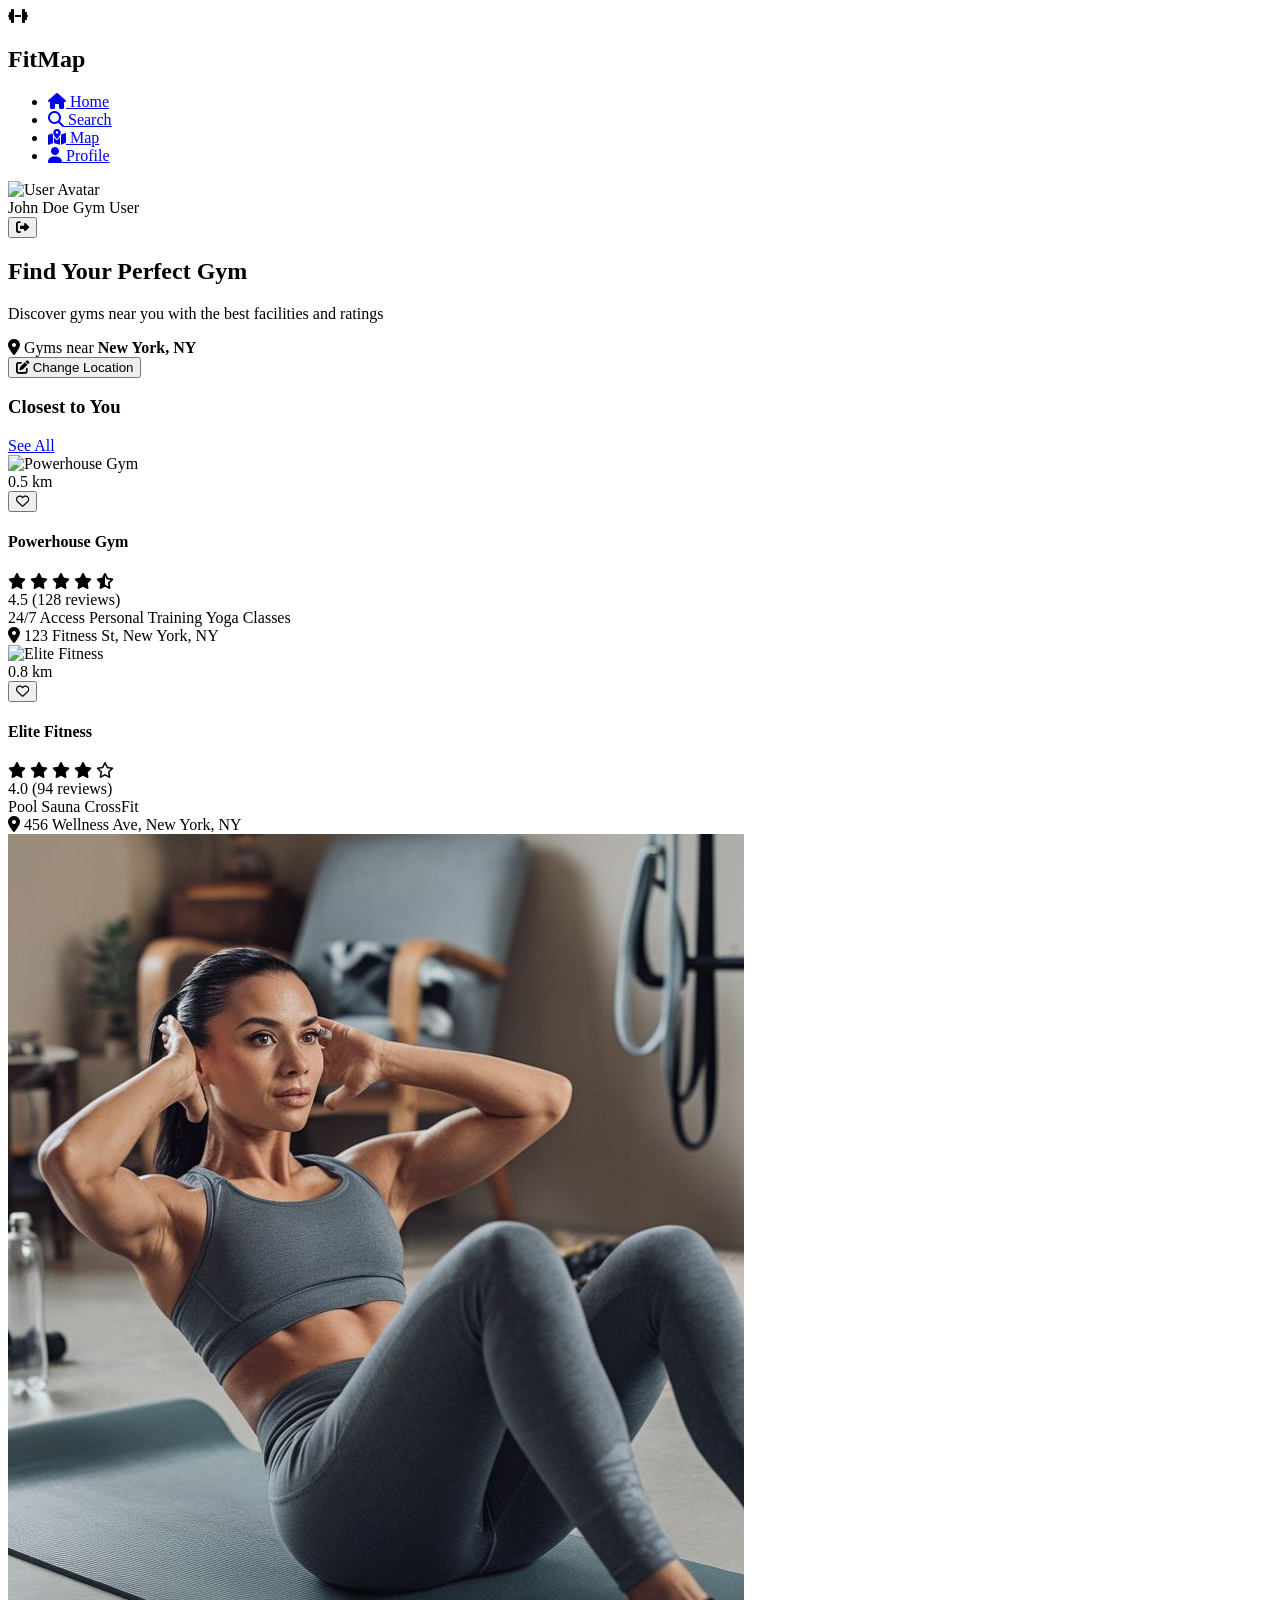
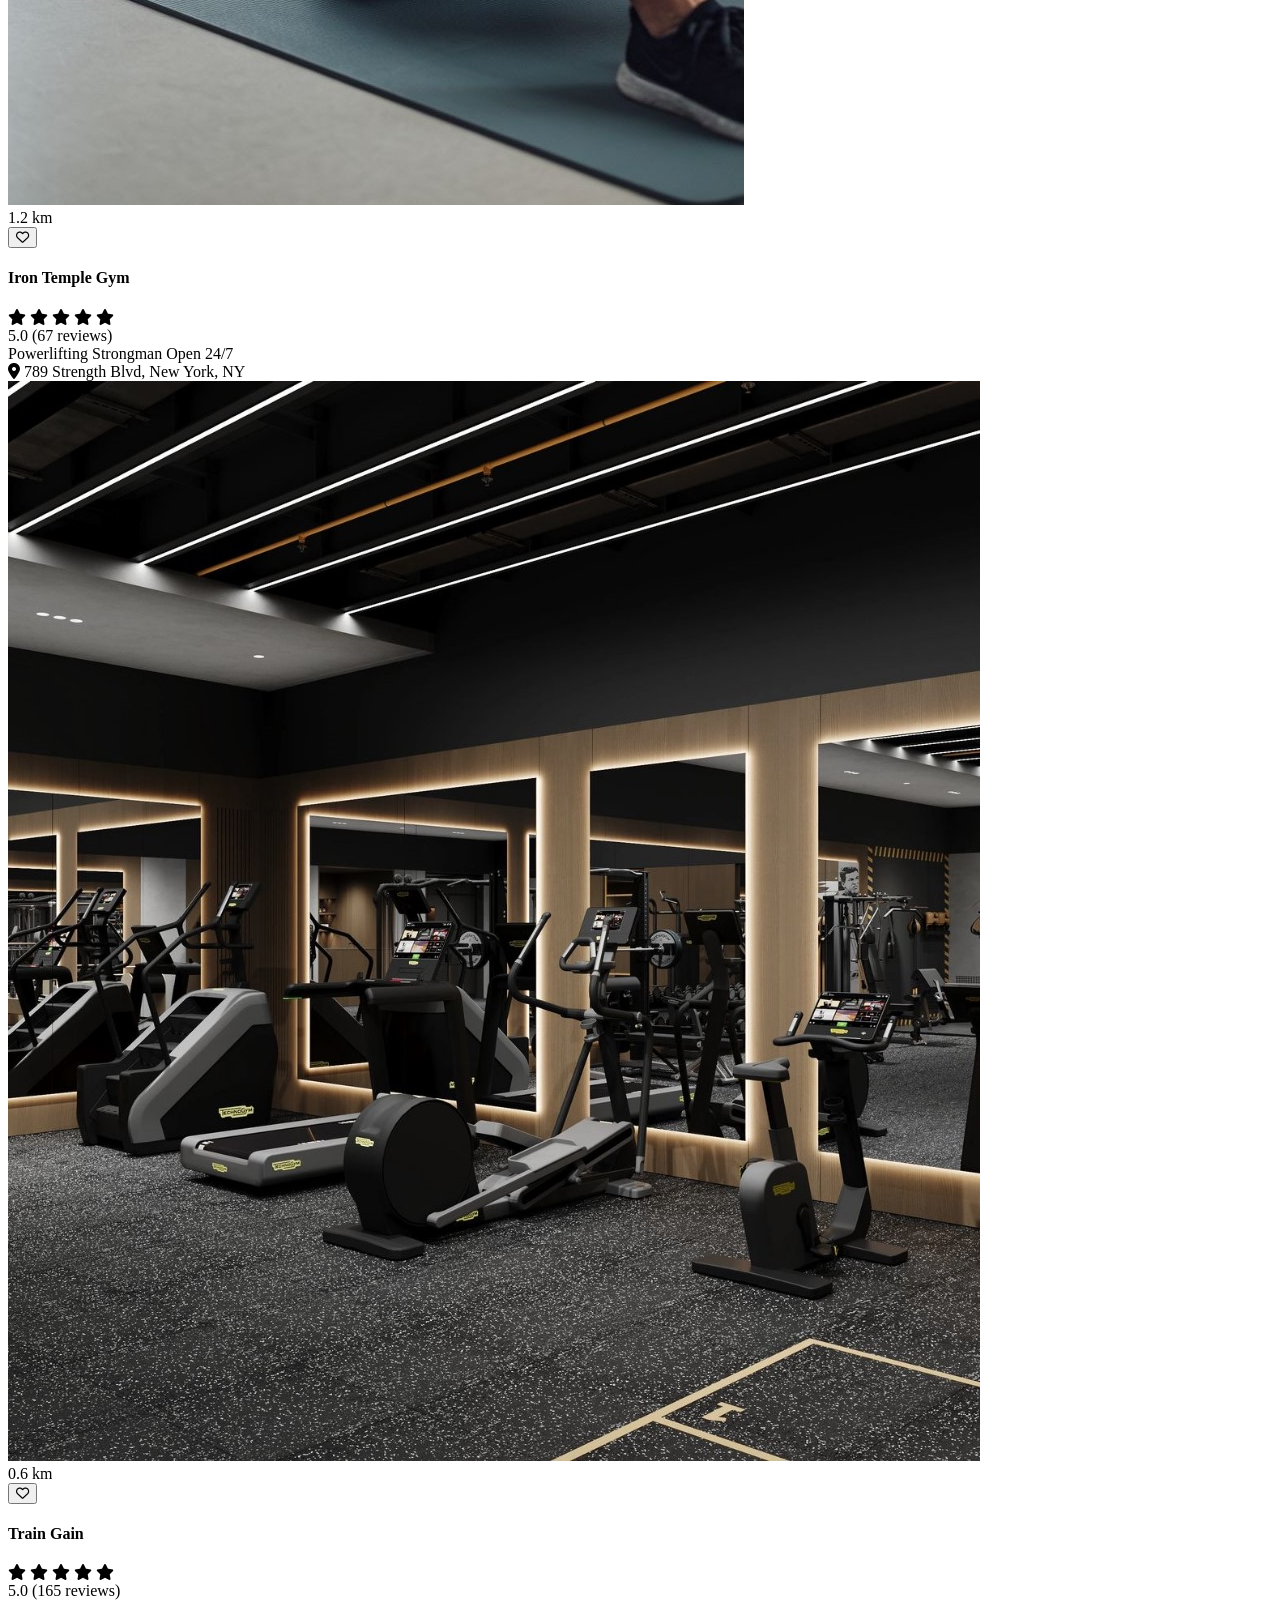
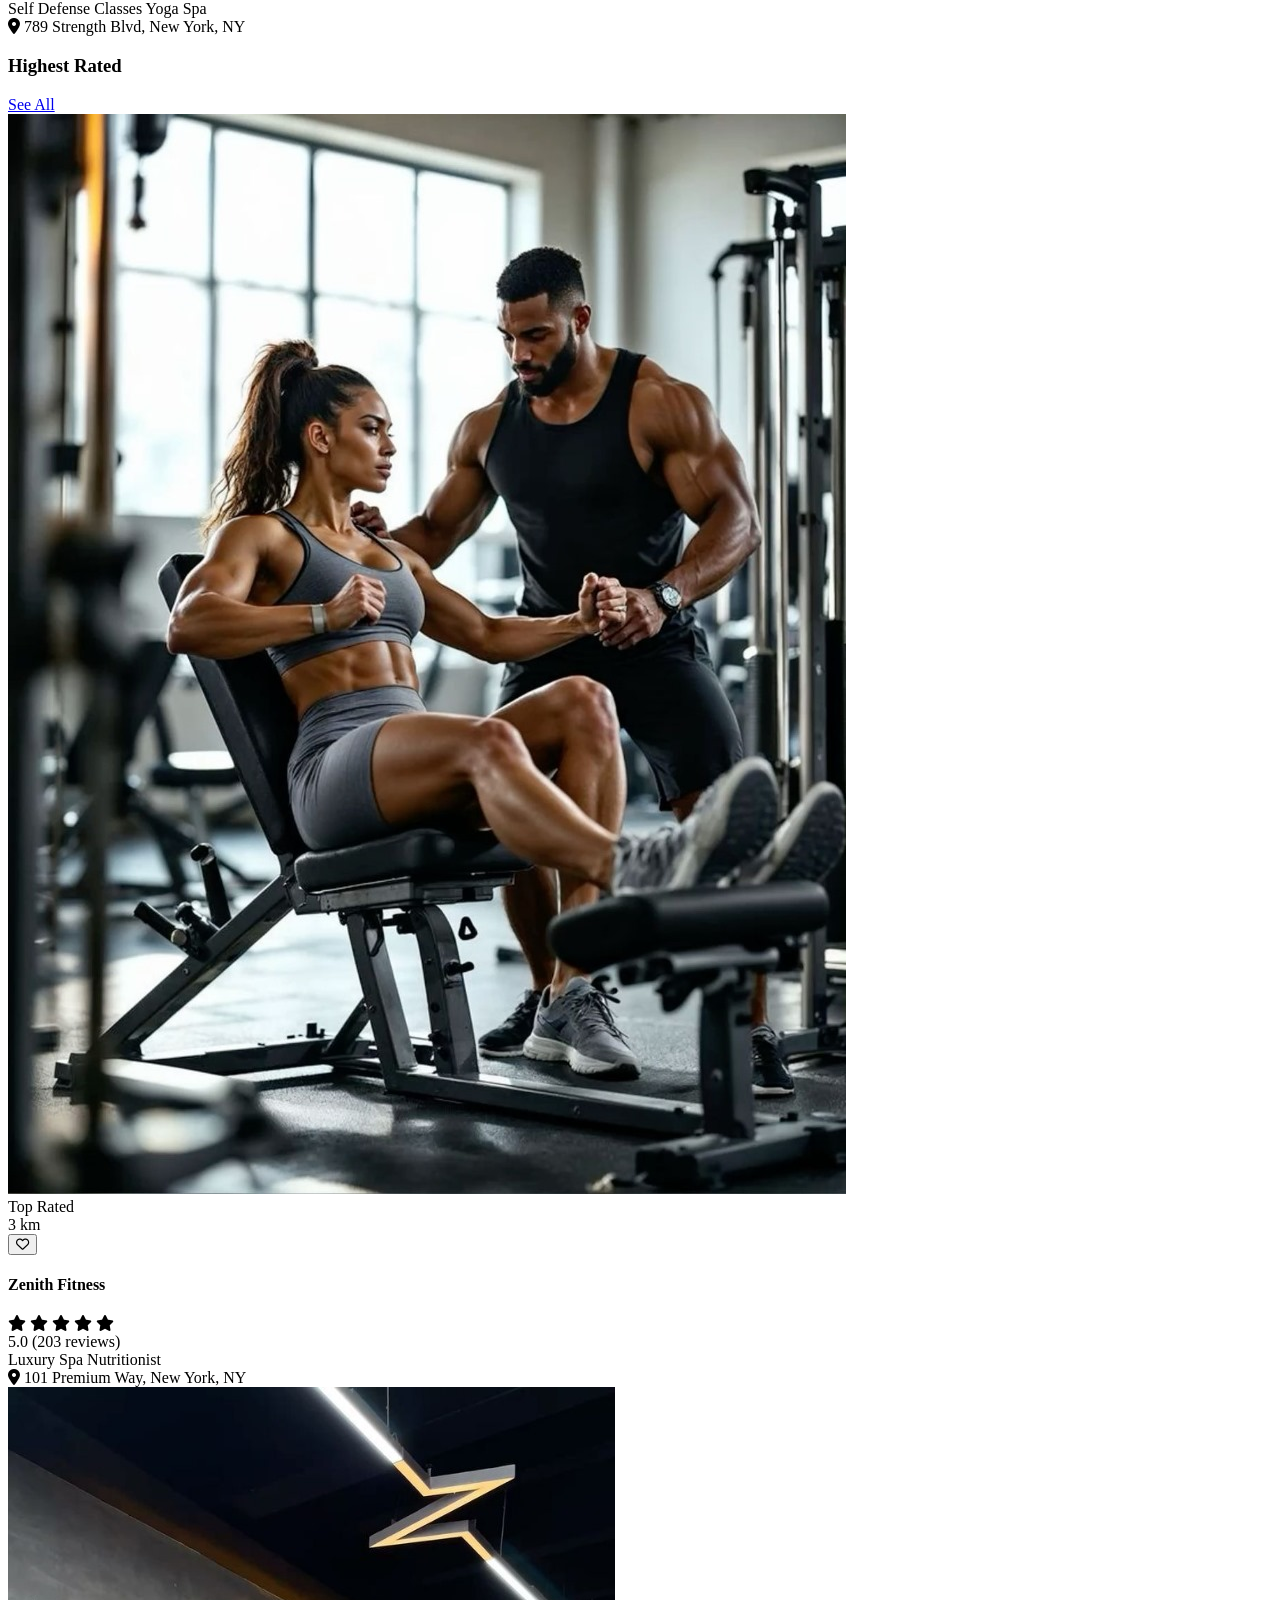
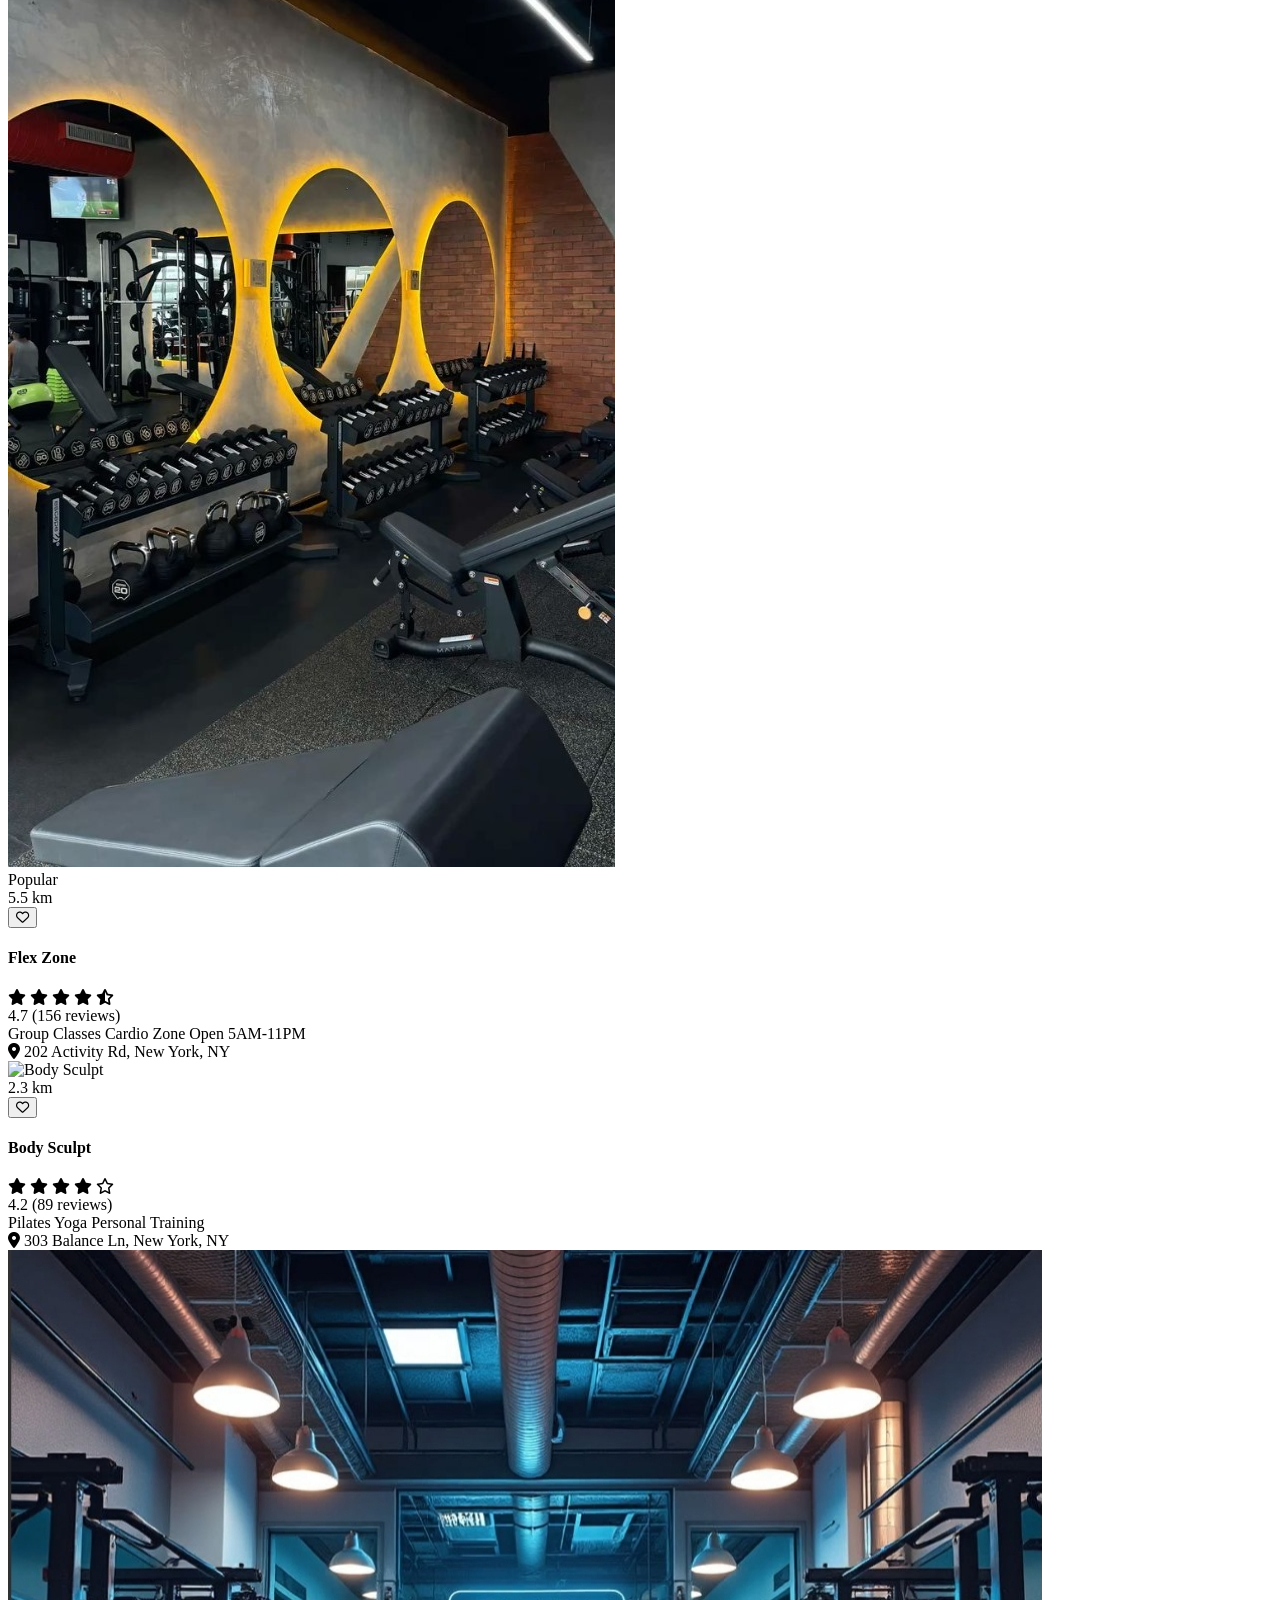
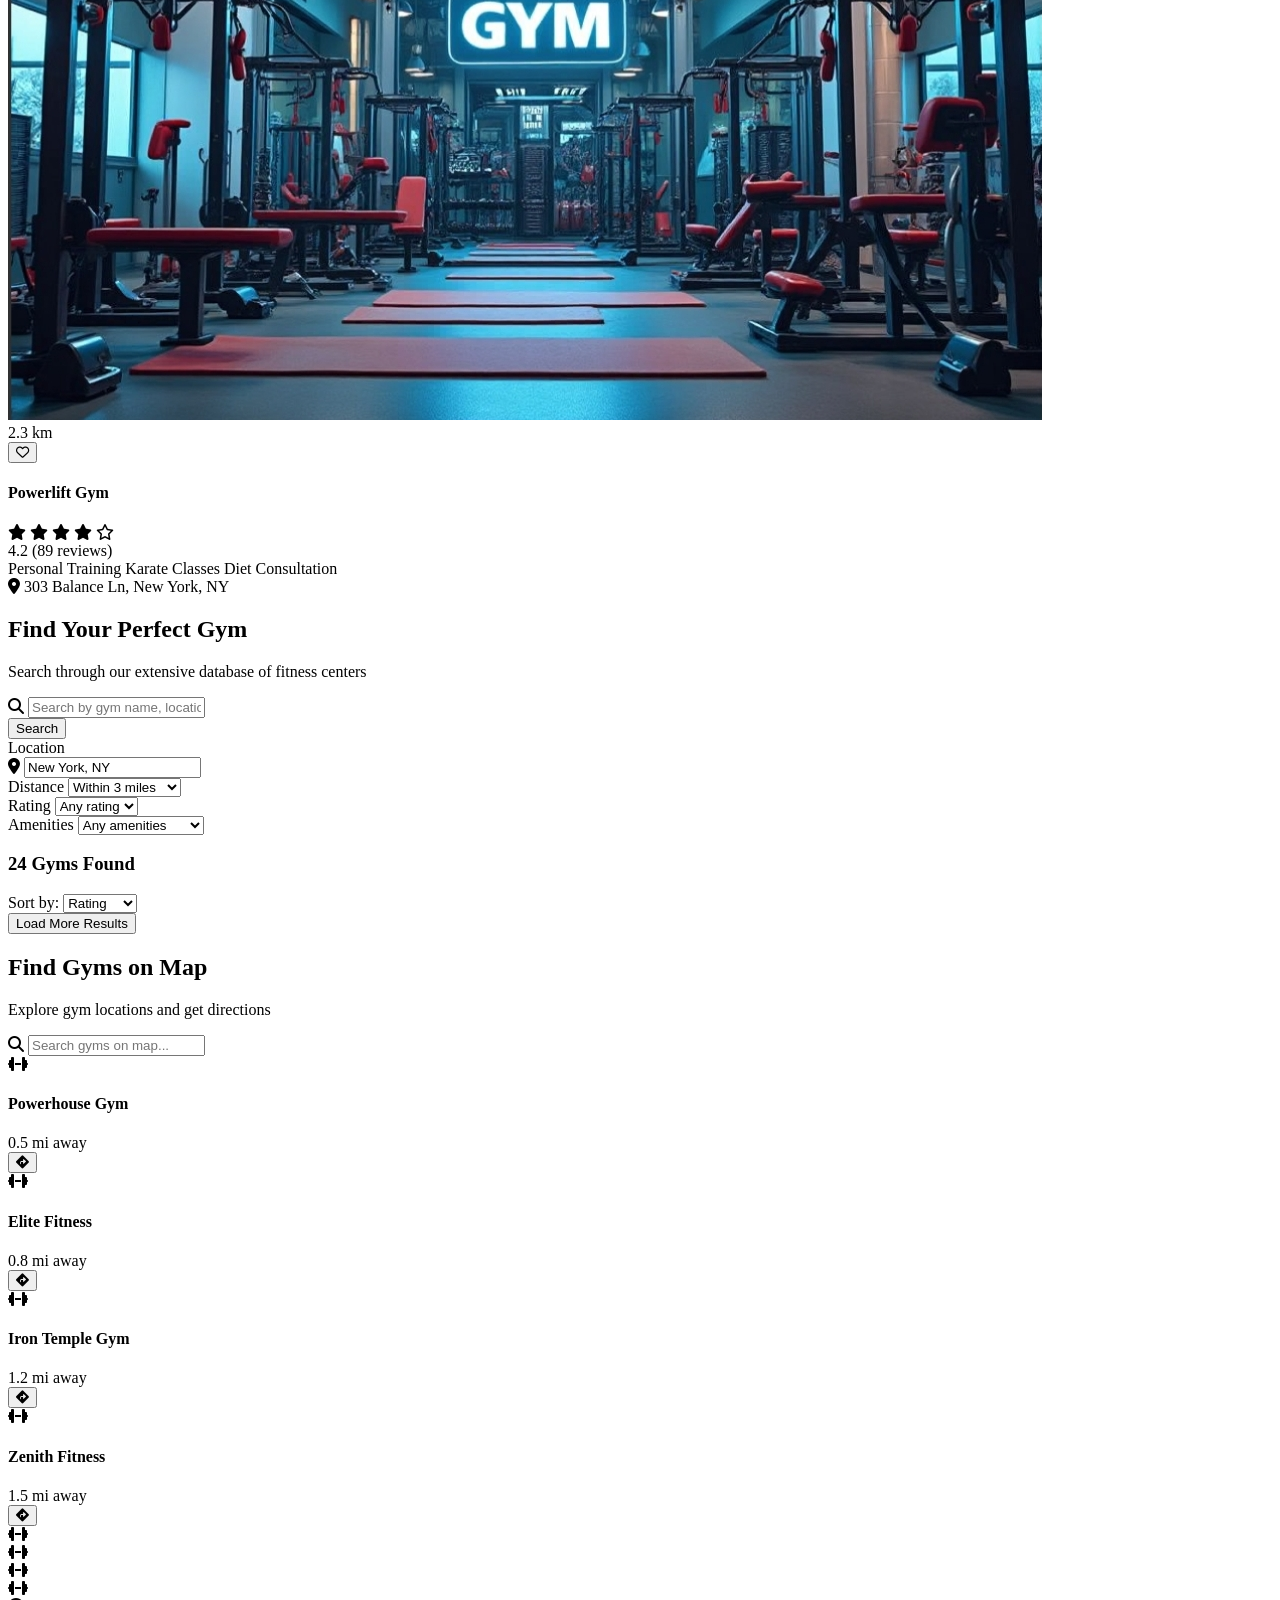
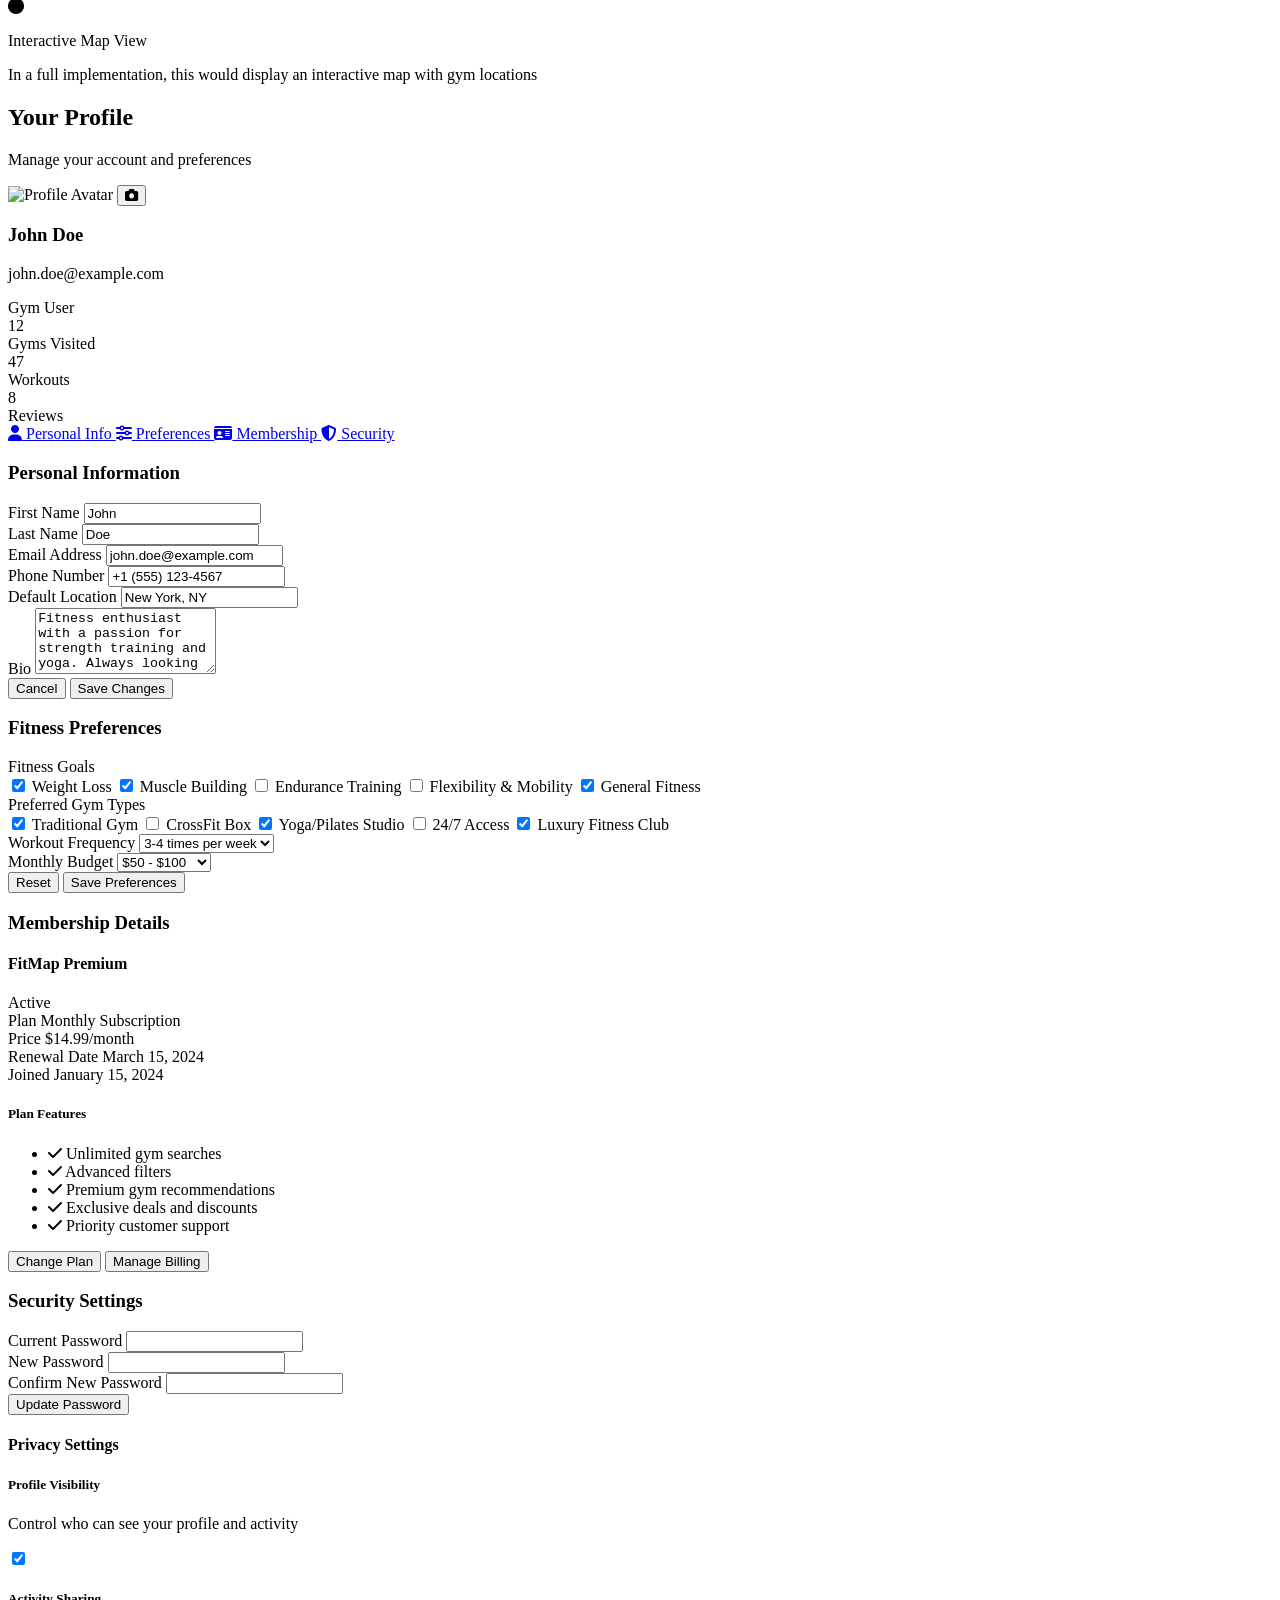
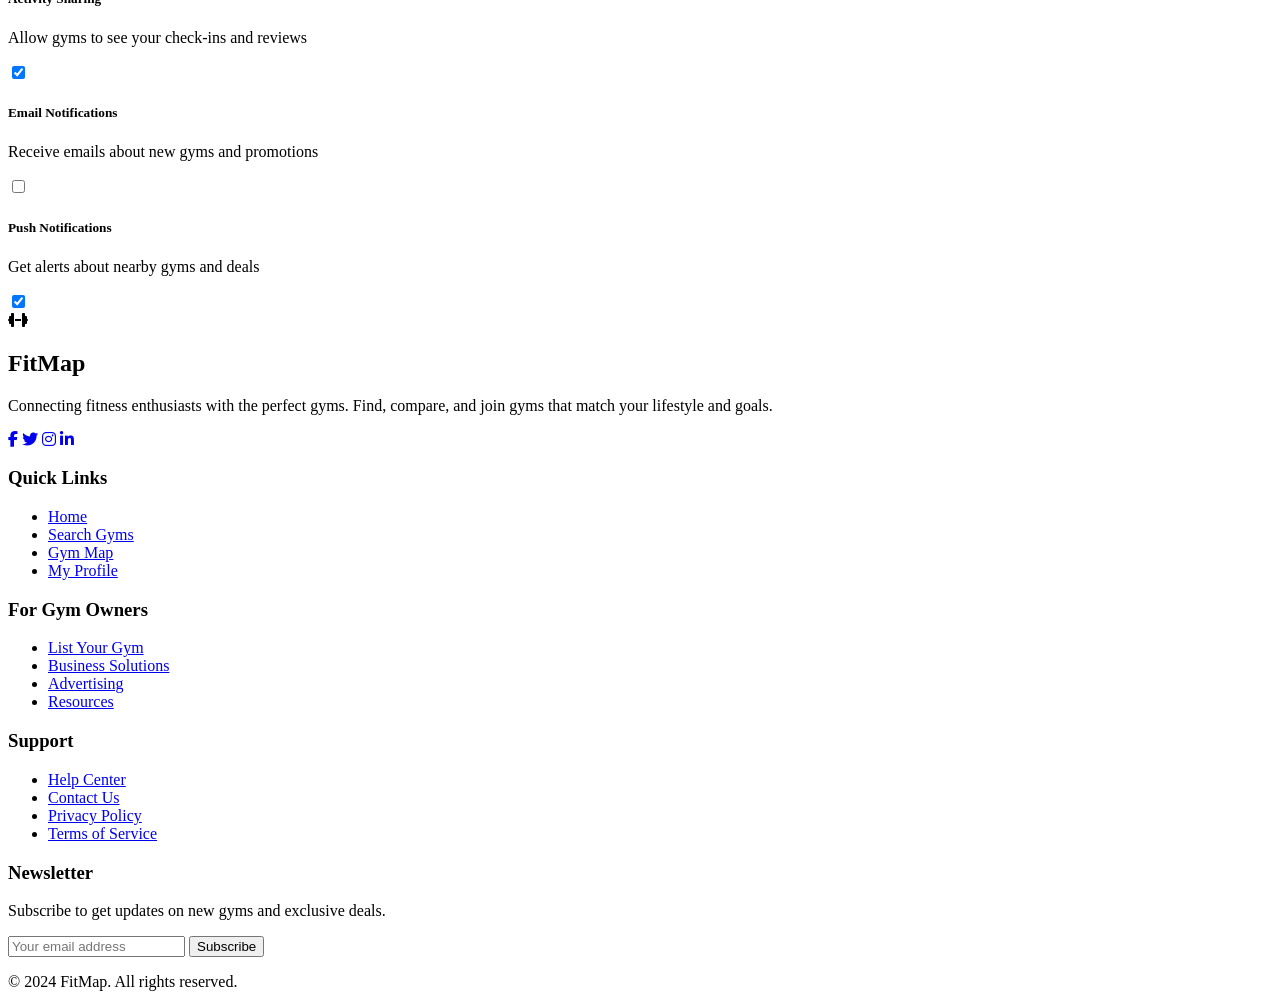
==== dashboard.html @ 511ba11f "TMF Project Redesign" ====
<!DOCTYPE html>
<html lang="en">
<head>
    <meta charset="UTF-8">
    <meta name="viewport" content="width=device-width, initial-scale=1.0">
    <title>FitMap - Dashboard</title>
    <link rel="stylesheet" href="https://cdnjs.cloudflare.com/ajax/libs/font-awesome/6.4.0/css/all.min.css">
    <link rel="stylesheet" href="styles/dashboard.css">
</head>
<body>
    <!-- Background Animation -->
    <div class="bg-animation">
        <div class="floating-shape shape-1"></div>
        <div class="floating-shape shape-2"></div>
        <div class="floating-shape shape-3"></div>
        <div class="floating-shape shape-4"></div>
    </div>

    <!-- Navigation Bar -->
    <nav class="navbar glassmorphism">
        <div class="nav-container">
            <div class="nav-logo">
                <div class="logo-icon">
                    <i class="fas fa-dumbbell"></i>
                </div>
                <h1 class="logo-text">FitMap</h1>
            </div>
            
            <ul class="nav-menu">
                <li class="nav-item">
                    <a href="#home" class="nav-link active" data-section="home">
                        <i class="fas fa-home"></i>
                        <span>Home</span>
                    </a>
                </li>
                <li class="nav-item">
                    <a href="#search" class="nav-link" data-section="search">
                        <i class="fas fa-search"></i>
                        <span>Search</span>
                    </a>
                </li>
                <li class="nav-item">
                    <a href="#map" class="nav-link" data-section="map">
                        <i class="fas fa-map-marked-alt"></i>
                        <span>Map</span>
                    </a>
                </li>
                <li class="nav-item">
                    <a href="#profile" class="nav-link" data-section="profile">
                        <i class="fas fa-user"></i>
                        <span>Profile</span>
                    </a>
                </li>
            </ul>
            
            <div class="nav-user">
                <div class="user-avatar">
                    <img src="https://ui-avatars.com/api/?name=John+Doe&background=edafb8&color=fff" alt="User Avatar">
                </div>
                <div class="user-info">
                    <span class="user-name">John Doe</span>
                    <span class="user-type">Gym User</span>
                </div>
                <button class="logout-btn">
                    <i class="fas fa-sign-out-alt"></i>
                </button>
            </div>
            
            <div class="hamburger">
                <span class="bar"></span>
                <span class="bar"></span>
                <span class="bar"></span>
            </div>
        </div>
    </nav>

    <!-- Main Content -->
    <main class="main-content">
        <!-- Home Section -->
        <section id="home" class="content-section active">
            <div class="section-header">
                <h2>Find Your Perfect Gym</h2>
                <p>Discover gyms near you with the best facilities and ratings</p>
            </div>
            
            <div class="location-header">
                <div class="location-info">
                    <i class="fas fa-map-marker-alt"></i>
                    <span>Gyms near <strong>New York, NY</strong></span>
                </div>
                <button class="btn-change-location">
                    <i class="fas fa-edit"></i>
                    Change Location
                </button>
            </div>
            
            <!-- Gym Recommendations -->
            <div class="recommendations">
                <div class="section-title">
                    <h3>Closest to You</h3>
                    <a href="#" class="see-all">See All</a>
                </div>
                
                <div class="gym-cards">
                    <div class="gym-card">
                        <div class="gym-image">
                            <img src="https://images.unsplash.com/photo-1534438327276-14e5300c3a48?ixlib=rb-4.0.3&ixid=M3wxMjA3fDB8MHxwaG90by1wYWdlfHx8fGVufDB8fHx8fA%3D%3D&auto=format&fit=crop&w=1000&q=80" alt="Powerhouse Gym">
                            <div class="gym-distance">0.5 km</div>
                            <button class="favorite-btn">
                                <i class="far fa-heart"></i>
                            </button>
                        </div>
                        <div class="gym-info">
                            <h4 class="gym-name">Powerhouse Gym</h4>
                            <div class="gym-rating">
                                <div class="stars">
                                    <i class="fas fa-star"></i>
                                    <i class="fas fa-star"></i>
                                    <i class="fas fa-star"></i>
                                    <i class="fas fa-star"></i>
                                    <i class="fas fa-star-half-alt"></i>
                                </div>
                                <span class="rating-value">4.5</span>
                                <span class="review-count">(128 reviews)</span>
                            </div>
                            <div class="gym-features">
                                <span class="feature-tag">24/7 Access</span>
                                <span class="feature-tag">Personal Training</span>
                                <span class="feature-tag">Yoga Classes</span>
                            </div>
                            <div class="gym-address">
                                <i class="fas fa-map-marker-alt"></i>
                                123 Fitness St, New York, NY
                            </div>
                        </div>
                    </div>
                    
                    <div class="gym-card">
                        <div class="gym-image">
                            <img src="https://images.unsplash.com/photo-1571019613454-1cb2f99b2d8b?ixlib=rb-4.0.3&ixid=M3wxMjA3fDB8MHxwaG90by1wYWdlfHx8fGVufDB8fHx8fA%3D%3D&auto=format&fit=crop&w=1000&q=80" alt="Elite Fitness">
                            <div class="gym-distance">0.8 km</div>
                            <button class="favorite-btn">
                                <i class="far fa-heart"></i>
                            </button>
                        </div>
                        <div class="gym-info">
                            <h4 class="gym-name">Elite Fitness</h4>
                            <div class="gym-rating">
                                <div class="stars">
                                    <i class="fas fa-star"></i>
                                    <i class="fas fa-star"></i>
                                    <i class="fas fa-star"></i>
                                    <i class="fas fa-star"></i>
                                    <i class="far fa-star"></i>
                                </div>
                                <span class="rating-value">4.0</span>
                                <span class="review-count">(94 reviews)</span>
                            </div>
                            <div class="gym-features">
                                <span class="feature-tag">Pool</span>
                                <span class="feature-tag">Sauna</span>
                                <span class="feature-tag">CrossFit</span>
                            </div>
                            <div class="gym-address">
                                <i class="fas fa-map-marker-alt"></i>
                                456 Wellness Ave, New York, NY
                            </div>
                        </div>
                    </div>
                    
                    <div class="gym-card">
                        <div class="gym-image">
                            <img src="/trueAssets/IMG-20250923-WA0062.jpg" alt="Iron Temple Gym">
                            <div class="gym-distance">1.2 km</div>
                            <button class="favorite-btn">
                                <i class="far fa-heart"></i>
                            </button>
                        </div>
                        <div class="gym-info">
                            <h4 class="gym-name">Iron Temple Gym</h4>
                            <div class="gym-rating">
                                <div class="stars">
                                    <i class="fas fa-star"></i>
                                    <i class="fas fa-star"></i>
                                    <i class="fas fa-star"></i>
                                    <i class="fas fa-star"></i>
                                    <i class="fas fa-star"></i>
                                </div>
                                <span class="rating-value">5.0</span>
                                <span class="review-count">(67 reviews)</span>
                            </div>
                            <div class="gym-features">
                                <span class="feature-tag">Powerlifting</span>
                                <span class="feature-tag">Strongman</span>
                                <span class="feature-tag">Open 24/7</span>
                            </div>
                            <div class="gym-address">
                                <i class="fas fa-map-marker-alt"></i>
                                789 Strength Blvd, New York, NY
                            </div>
                        </div>
                    </div>
                    <div class="gym-card">
                        <div class="gym-image">
                            <img src="/trueAssets/IMG-20250923-WA0068.jpg" alt="Train Gain">
                            <div class="gym-distance">0.6 km</div>
                            <button class="favorite-btn">
                                <i class="far fa-heart"></i>
                            </button>
                        </div>
                        <div class="gym-info">
                            <h4 class="gym-name">Train Gain</h4>
                            <div class="gym-rating">
                                <div class="stars">
                                    <i class="fas fa-star"></i>
                                    <i class="fas fa-star"></i>
                                    <i class="fas fa-star"></i>
                                    <i class="fas fa-star"></i>
                                    <i class="fas fa-star"></i>
                                </div>
                                <span class="rating-value">5.0</span>
                                <span class="review-count">(165 reviews)</span>
                            </div>
                            <div class="gym-features">
                                <span class="feature-tag">Self Defense Classes</span>
                                <span class="feature-tag">Yoga</span>
                                <span class="feature-tag">Spa</span>
                            </div>
                            <div class="gym-address">
                                <i class="fas fa-map-marker-alt"></i>
                                789 Strength Blvd, New York, NY
                            </div>
                        </div>
                    </div>
                </div>
            </div>
            
            <!-- Top Rated Gyms -->
            <div class="recommendations">
                <div class="section-title">
                    <h3>Highest Rated</h3>
                    <a href="#" class="see-all">See All</a>
                </div>
                
                <div class="gym-cards">
                    <div class="gym-card">
                        <div class="gym-image">
                            <img src="/trueAssets/IMG-20250923-WA0067.jpg" alt="Zenith Fitness">
                            <div class="gym-badge">Top Rated</div>
                            <div class="gym-distance">3 km</div>
                            <button class="favorite-btn">
                                <i class="far fa-heart"></i>
                            </button>
                        </div>
                        <div class="gym-info">
                            <h4 class="gym-name">Zenith Fitness</h4>
                            <div class="gym-rating">
                                <div class="stars">
                                    <i class="fas fa-star"></i>
                                    <i class="fas fa-star"></i>
                                    <i class="fas fa-star"></i>
                                    <i class="fas fa-star"></i>
                                    <i class="fas fa-star"></i>
                                </div>
                                <span class="rating-value">5.0</span>
                                <span class="review-count">(203 reviews)</span>
                            </div>
                            <div class="gym-features">
                                <span class="feature-tag">Luxury</span>
                                <span class="feature-tag">Spa</span>
                                <span class="feature-tag">Nutritionist</span>
                            </div>
                            <div class="gym-address">
                                <i class="fas fa-map-marker-alt"></i>
                                101 Premium Way, New York, NY
                            </div>
                        </div>
                    </div>
                    
                    <div class="gym-card">
                        <div class="gym-image">
                            <img src="/trueAssets/IMG-20250923-WA0066.jpg" alt="Flex Zone">
                            <div class="gym-badge">Popular</div>
                            <div class="gym-distance">5.5 km</div>
                            <button class="favorite-btn">
                                <i class="far fa-heart"></i>
                            </button>
                        </div>
                        <div class="gym-info">
                            <h4 class="gym-name">Flex Zone</h4>
                            <div class="gym-rating">
                                <div class="stars">
                                    <i class="fas fa-star"></i>
                                    <i class="fas fa-star"></i>
                                    <i class="fas fa-star"></i>
                                    <i class="fas fa-star"></i>
                                    <i class="fas fa-star-half-alt"></i>
                                </div>
                                <span class="rating-value">4.7</span>
                                <span class="review-count">(156 reviews)</span>
                            </div>
                            <div class="gym-features">
                                <span class="feature-tag">Group Classes</span>
                                <span class="feature-tag">Cardio Zone</span>
                                <span class="feature-tag">Open 5AM-11PM</span>
                            </div>
                            <div class="gym-address">
                                <i class="fas fa-map-marker-alt"></i>
                                202 Activity Rd, New York, NY
                            </div>
                        </div>
                    </div>
                    
                    <div class="gym-card">
                        <div class="gym-image">
                            <img src="https://images.unsplash.com/photo-1581009146145-b5ef050c2e1e?ixlib=rb-4.0.3&ixid=M3wxMjA3fDB8MHxwaG90by1wYWdlfHx8fGVufDB8fHx8fA%3D%3D&auto=format&fit=crop&w=1000&q=80" alt="Body Sculpt">
                            <div class="gym-distance">2.3 km</div>
                            <button class="favorite-btn">
                                <i class="far fa-heart"></i>
                            </button>
                        </div>
                        <div class="gym-info">
                            <h4 class="gym-name">Body Sculpt</h4>
                            <div class="gym-rating">
                                <div class="stars">
                                    <i class="fas fa-star"></i>
                                    <i class="fas fa-star"></i>
                                    <i class="fas fa-star"></i>
                                    <i class="fas fa-star"></i>
                                    <i class="far fa-star"></i>
                                </div>
                                <span class="rating-value">4.2</span>
                                <span class="review-count">(89 reviews)</span>
                            </div>
                            <div class="gym-features">
                                <span class="feature-tag">Pilates</span>
                                <span class="feature-tag">Yoga</span>
                                <span class="feature-tag">Personal Training</span>
                            </div>
                            <div class="gym-address">
                                <i class="fas fa-map-marker-alt"></i>
                                303 Balance Ln, New York, NY
                            </div>
                        </div>
                    </div>
                    <div class="gym-card">
                        <div class="gym-image">
                            <img src="/trueAssets/1757765497532.Screenshot_20250913-113008.jpg" alt="PowerLift gym">
                            <div class="gym-distance">2.3 km</div>
                            <button class="favorite-btn">
                                <i class="far fa-heart"></i>
                            </button>
                        </div>
                        <div class="gym-info">
                            <h4 class="gym-name">Powerlift Gym</h4>
                            <div class="gym-rating">
                                <div class="stars">
                                    <i class="fas fa-star"></i>
                                    <i class="fas fa-star"></i>
                                    <i class="fas fa-star"></i>
                                    <i class="fas fa-star"></i>
                                    <i class="far fa-star"></i>
                                </div>
                                <span class="rating-value">4.2</span>
                                <span class="review-count">(89 reviews)</span>
                            </div>
                            <div class="gym-features">
                                <span class="feature-tag">Personal Training</span>
                                <span class="feature-tag">Karate Classes</span>
                                <span class="feature-tag">Diet Consultation</span>
                            </div>
                            <div class="gym-address">
                                <i class="fas fa-map-marker-alt"></i>
                                303 Balance Ln, New York, NY
                            </div>
                        </div>
                    </div>
                </div>
            </div>
        </section>

        <!-- Search Section -->
        <section id="search" class="content-section">
            <div class="section-header">
                <h2>Find Your Perfect Gym</h2>
                <p>Search through our extensive database of fitness centers</p>
            </div>
            
            <div class="search-container">
                <div class="search-bar">
                    <div class="search-input">
                        <i class="fas fa-search"></i>
                        <input type="text" placeholder="Search by gym name, location, or amenities...">
                    </div>
                    <button class="btn-primary search-btn">Search</button>
                </div>
                
                <div class="filters">
                    <div class="filter-group">
                        <label>Location</label>
                        <div class="input-container">
                            <i class="fas fa-map-marker-alt"></i>
                            <input type="text" placeholder="Enter location" value="New York, NY">
                        </div>
                    </div>
                    
                    <div class="filter-group">
                        <label>Distance</label>
                        <select class="filter-select">
                            <option value="1">Within 1 mile</option>
                            <option value="3" selected>Within 3 miles</option>
                            <option value="5">Within 5 miles</option>
                            <option value="10">Within 10 miles</option>
                            <option value="25">Within 25 miles</option>
                        </select>
                    </div>
                    
                    <div class="filter-group">
                        <label>Rating</label>
                        <select class="filter-select">
                            <option value="any">Any rating</option>
                            <option value="4.5">4.5+ stars</option>
                            <option value="4.0">4.0+ stars</option>
                            <option value="3.5">3.5+ stars</option>
                            <option value="3.0">3.0+ stars</option>
                        </select>
                    </div>
                    
                    <div class="filter-group">
                        <label>Amenities</label>
                        <select class="filter-select">
                            <option value="any">Any amenities</option>
                            <option value="pool">Pool</option>
                            <option value="sauna">Sauna</option>
                            <option value="classes">Group Classes</option>
                            <option value="personal_training">Personal Training</option>
                            <option value="24/7">24/7 Access</option>
                        </select>
                    </div>
                </div>
            </div>
            
            <div class="search-results">
                <div class="results-header">
                    <h3>24 Gyms Found</h3>
                    <div class="sort-options">
                        <label>Sort by:</label>
                        <select class="sort-select">
                            <option value="distance">Distance</option>
                            <option value="rating" selected>Rating</option>
                            <option value="name">Name</option>
                        </select>
                    </div>
                </div>
                
                <div class="results-grid">
                    <!-- Gym results will be populated here by JavaScript -->
                </div>
                
                <div class="load-more">
                    <button class="btn-secondary">Load More Results</button>
                </div>
            </div>
        </section>

        <!-- Map Section -->
        <section id="map" class="content-section">
            <div class="section-header">
                <h2>Find Gyms on Map</h2>
                <p>Explore gym locations and get directions</p>
            </div>
            
            <div class="map-container">
                <div class="map-sidebar">
                    <div class="map-search">
                        <div class="input-container">
                            <i class="fas fa-search"></i>
                            <input type="text" placeholder="Search gyms on map...">
                        </div>
                    </div>
                    
                    <div class="gyms-list">
                        <div class="gym-list-item active">
                            <div class="gym-marker">
                                <i class="fas fa-dumbbell"></i>
                            </div>
                            <div class="gym-details">
                                <h4>Powerhouse Gym</h4>
                                <div class="gym-distance">0.5 mi away</div>
                            </div>
                            <button class="btn-direction">
                                <i class="fas fa-directions"></i>
                            </button>
                        </div>
                        
                        <div class="gym-list-item">
                            <div class="gym-marker">
                                <i class="fas fa-dumbbell"></i>
                            </div>
                            <div class="gym-details">
                                <h4>Elite Fitness</h4>
                                <div class="gym-distance">0.8 mi away</div>
                            </div>
                            <button class="btn-direction">
                                <i class="fas fa-directions"></i>
                            </button>
                        </div>
                        
                        <div class="gym-list-item">
                            <div class="gym-marker">
                                <i class="fas fa-dumbbell"></i>
                            </div>
                            <div class="gym-details">
                                <h4>Iron Temple Gym</h4>
                                <div class="gym-distance">1.2 mi away</div>
                            </div>
                            <button class="btn-direction">
                                <i class="fas fa-directions"></i>
                            </button>
                        </div>
                        
                        <div class="gym-list-item">
                            <div class="gym-marker">
                                <i class="fas fa-dumbbell"></i>
                            </div>
                            <div class="gym-details">
                                <h4>Zenith Fitness</h4>
                                <div class="gym-distance">1.5 mi away</div>
                            </div>
                            <button class="btn-direction">
                                <i class="fas fa-directions"></i>
                            </button>
                        </div>
                    </div>
                </div>
                
                <div class="map-view">
                    <div class="map-placeholder">
                        <div class="map-mock">
                            <div class="map-point" style="top: 30%; left: 40%;">
                                <div class="point-pulse"></div>
                                <i class="fas fa-dumbbell"></i>
                            </div>
                            <div class="map-point" style="top: 45%; left: 50%;">
                                <div class="point-pulse"></div>
                                <i class="fas fa-dumbbell"></i>
                            </div>
                            <div class="map-point" style="top: 60%; left: 35%;">
                                <div class="point-pulse"></div>
                                <i class="fas fa-dumbbell"></i>
                            </div>
                            <div class="map-point" style="top: 55%; left: 60%;">
                                <div class="point-pulse"></div>
                                <i class="fas fa-dumbbell"></i>
                            </div>
                            <div class="user-location">
                                <i class="fas fa-circle"></i>
                                <div class="location-pulse"></div>
                            </div>
                        </div>
                        <div class="map-overlay">
                            <p>Interactive Map View</p>
                            <p class="map-note">In a full implementation, this would display an interactive map with gym locations</p>
                        </div>
                    </div>
                </div>
            </div>
        </section>

        <!-- Profile Section -->
        <section id="profile" class="content-section">
            <div class="section-header">
                <h2>Your Profile</h2>
                <p>Manage your account and preferences</p>
            </div>
            
            <div class="profile-container">
                <div class="profile-sidebar">
                    <div class="profile-card">
                        <div class="profile-avatar">
                            <img src="https://ui-avatars.com/api/?name=John+Doe&background=edafb8&color=fff&size=150" alt="Profile Avatar">
                            <button class="edit-avatar">
                                <i class="fas fa-camera"></i>
                            </button>
                        </div>
                        <div class="profile-info">
                            <h3 class="profile-name">John Doe</h3>
                            <p class="profile-email">john.doe@example.com</p>
                            <div class="profile-badge">Gym User</div>
                        </div>
                    </div>
                    
                    <div class="profile-stats">
                        <div class="stat-item">
                            <div class="stat-value">12</div>
                            <div class="stat-label">Gyms Visited</div>
                        </div>
                        <div class="stat-item">
                            <div class="stat-value">47</div>
                            <div class="stat-label">Workouts</div>
                        </div>
                        <div class="stat-item">
                            <div class="stat-value">8</div>
                            <div class="stat-label">Reviews</div>
                        </div>
                    </div>
                    
                    <div class="profile-menu">
                        <a href="#" class="menu-item active" data-tab="personal">
                            <i class="fas fa-user"></i>
                            Personal Info
                        </a>
                        <a href="#" class="menu-item" data-tab="preferences">
                            <i class="fas fa-sliders-h"></i>
                            Preferences
                        </a>
                        <a href="#" class="menu-item" data-tab="membership">
                            <i class="fas fa-id-card"></i>
                            Membership
                        </a>
                        <a href="#" class="menu-item" data-tab="security">
                            <i class="fas fa-shield-alt"></i>
                            Security
                        </a>
                    </div>
                </div>
                
                <div class="profile-content">
                    <div class="profile-tab active" id="personal-tab">
                        <h3>Personal Information</h3>
                        <form class="profile-form">
                            <div class="form-row">
                                <div class="form-group">
                                    <label for="firstName">First Name</label>
                                    <input type="text" id="firstName" value="John">
                                </div>
                                <div class="form-group">
                                    <label for="lastName">Last Name</label>
                                    <input type="text" id="lastName" value="Doe">
                                </div>
                            </div>
                            
                            <div class="form-group">
                                <label for="email">Email Address</label>
                                <input type="email" id="email" value="john.doe@example.com">
                            </div>
                            
                            <div class="form-group">
                                <label for="phone">Phone Number</label>
                                <input type="tel" id="phone" value="+1 (555) 123-4567">
                            </div>
                            
                            <div class="form-group">
                                <label for="location">Default Location</label>
                                <input type="text" id="location" value="New York, NY">
                            </div>
                            
                            <div class="form-group">
                                <label for="bio">Bio</label>
                                <textarea id="bio" rows="4" placeholder="Tell us about your fitness journey...">Fitness enthusiast with a passion for strength training and yoga. Always looking for new challenges and ways to improve my health.</textarea>
                            </div>
                            
                            <div class="form-actions">
                                <button type="button" class="btn-secondary">Cancel</button>
                                <button type="submit" class="btn-primary">Save Changes</button>
                            </div>
                        </form>
                    </div>
                    
                    <div class="profile-tab" id="preferences-tab">
                        <h3>Fitness Preferences</h3>
                        <form class="profile-form">
                            <div class="form-group">
                                <label>Fitness Goals</label>
                                <div class="checkbox-group">
                                    <label class="checkbox-container">
                                        <input type="checkbox" checked>
                                        <span class="checkmark"></span>
                                        Weight Loss
                                    </label>
                                    <label class="checkbox-container">
                                        <input type="checkbox" checked>
                                        <span class="checkmark"></span>
                                        Muscle Building
                                    </label>
                                    <label class="checkbox-container">
                                        <input type="checkbox">
                                        <span class="checkmark"></span>
                                        Endurance Training
                                    </label>
                                    <label class="checkbox-container">
                                        <input type="checkbox">
                                        <span class="checkmark"></span>
                                        Flexibility & Mobility
                                    </label>
                                    <label class="checkbox-container">
                                        <input type="checkbox" checked>
                                        <span class="checkmark"></span>
                                        General Fitness
                                    </label>
                                </div>
                            </div>
                            
                            <div class="form-group">
                                <label>Preferred Gym Types</label>
                                <div class="checkbox-group">
                                    <label class="checkbox-container">
                                        <input type="checkbox" checked>
                                        <span class="checkmark"></span>
                                        Traditional Gym
                                    </label>
                                    <label class="checkbox-container">
                                        <input type="checkbox">
                                        <span class="checkmark"></span>
                                        CrossFit Box
                                    </label>
                                    <label class="checkbox-container">
                                        <input type="checkbox" checked>
                                        <span class="checkmark"></span>
                                        Yoga/Pilates Studio
                                    </label>
                                    <label class="checkbox-container">
                                        <input type="checkbox">
                                        <span class="checkmark"></span>
                                        24/7 Access
                                    </label>
                                    <label class="checkbox-container">
                                        <input type="checkbox" checked>
                                        <span class="checkmark"></span>
                                        Luxury Fitness Club
                                    </label>
                                </div>
                            </div>
                            
                            <div class="form-group">
                                <label for="workout-frequency">Workout Frequency</label>
                                <select id="workout-frequency">
                                    <option value="1-2">1-2 times per week</option>
                                    <option value="3-4" selected>3-4 times per week</option>
                                    <option value="5-6">5-6 times per week</option>
                                    <option value="daily">Daily</option>
                                </select>
                            </div>
                            
                            <div class="form-group">
                                <label for="budget">Monthly Budget</label>
                                <select id="budget">
                                    <option value="<50">Under $50</option>
                                    <option value="50-100" selected>$50 - $100</option>
                                    <option value="100-150">$100 - $150</option>
                                    <option value="150+">$150+</option>
                                </select>
                            </div>
                            
                            <div class="form-actions">
                                <button type="button" class="btn-secondary">Reset</button>
                                <button type="submit" class="btn-primary">Save Preferences</button>
                            </div>
                        </form>
                    </div>
                    
                    <div class="profile-tab" id="membership-tab">
                        <h3>Membership Details</h3>
                        <div class="membership-card">
                            <div class="membership-header">
                                <h4>FitMap Premium</h4>
                                <div class="membership-badge active">Active</div>
                            </div>
                            <div class="membership-details">
                                <div class="detail-item">
                                    <span class="detail-label">Plan</span>
                                    <span class="detail-value">Monthly Subscription</span>
                                </div>
                                <div class="detail-item">
                                    <span class="detail-label">Price</span>
                                    <span class="detail-value">$14.99/month</span>
                                </div>
                                <div class="detail-item">
                                    <span class="detail-label">Renewal Date</span>
                                    <span class="detail-value">March 15, 2024</span>
                                </div>
                                <div class="detail-item">
                                    <span class="detail-label">Joined</span>
                                    <span class="detail-value">January 15, 2024</span>
                                </div>
                            </div>
                            <div class="membership-features">
                                <h5>Plan Features</h5>
                                <ul>
                                    <li><i class="fas fa-check"></i> Unlimited gym searches</li>
                                    <li><i class="fas fa-check"></i> Advanced filters</li>
                                    <li><i class="fas fa-check"></i> Premium gym recommendations</li>
                                    <li><i class="fas fa-check"></i> Exclusive deals and discounts</li>
                                    <li><i class="fas fa-check"></i> Priority customer support</li>
                                </ul>
                            </div>
                            <div class="membership-actions">
                                <button class="btn-secondary">Change Plan</button>
                                <button class="btn-primary">Manage Billing</button>
                            </div>
                        </div>
                    </div>
                    
                    <div class="profile-tab" id="security-tab">
                        <h3>Security Settings</h3>
                        <form class="profile-form" id="password-form">
                            <div class="form-group">
                                <label for="current-password">Current Password</label>
                                <input type="password" id="current-password">
                                <span class="error" id="current-password-error"></span>
                            </div>
                            
                            <div class="form-group">
                                <label for="new-password">New Password</label>
                                <input type="password" id="new-password">
                                <span class="error" id="new-password-error"></span>
                            </div>
                            
                            <div class="form-group">
                                <label for="confirm-password">Confirm New Password</label>
                                <input type="password" id="confirm-password">
                                <span class="error" id="confirm-password-error"></span>
                            </div>
                            
                            <div class="form-actions">
                                <button type="submit" class="btn-primary" id="password-change-submit-button">Update Password</button>
                            </div>
                        </form>
                        
                        <div class="security-options">
                            <h4>Privacy Settings</h4>
                            <div class="privacy-option">
                                <div class="option-info">
                                    <h5>Profile Visibility</h5>
                                    <p>Control who can see your profile and activity</p>
                                </div>
                                <label class="toggle-switch">
                                    <input type="checkbox" checked>
                                    <span class="slider"></span>
                                </label>
                            </div>
                            
                            <div class="privacy-option">
                                <div class="option-info">
                                    <h5>Activity Sharing</h5>
                                    <p>Allow gyms to see your check-ins and reviews</p>
                                </div>
                                <label class="toggle-switch">
                                    <input type="checkbox" checked>
                                    <span class="slider"></span>
                                </label>
                            </div>
                            
                            <div class="privacy-option">
                                <div class="option-info">
                                    <h5>Email Notifications</h5>
                                    <p>Receive emails about new gyms and promotions</p>
                                </div>
                                <label class="toggle-switch">
                                    <input type="checkbox">
                                    <span class="slider"></span>
                                </label>
                            </div>
                            
                            <div class="privacy-option">
                                <div class="option-info">
                                    <h5>Push Notifications</h5>
                                    <p>Get alerts about nearby gyms and deals</p>
                                </div>
                                <label class="toggle-switch">
                                    <input type="checkbox" checked>
                                    <span class="slider"></span>
                                </label>
                            </div>
                        </div>
                    </div>
                </div>
            </div>
        </section>
    </main>

    <!-- Footer -->
    <footer class="footer">
        <div class="footer-container">
            <div class="footer-section">
                <div class="footer-logo">
                    <div class="logo-icon">
                        <i class="fas fa-dumbbell"></i>
                    </div>
                    <h2 class="logo-text">FitMap</h2>
                </div>
                <p class="footer-description">
                    Connecting fitness enthusiasts with the perfect gyms. Find, compare, and join gyms that match your lifestyle and goals.
                </p>
                <div class="social-links">
                    <a href="#"><i class="fab fa-facebook-f"></i></a>
                    <a href="#"><i class="fab fa-twitter"></i></a>
                    <a href="#"><i class="fab fa-instagram"></i></a>
                    <a href="#"><i class="fab fa-linkedin-in"></i></a>
                </div>
            </div>
            
            <div class="footer-section">
                <h3>Quick Links</h3>
                <ul class="footer-links">
                    <li><a href="#home">Home</a></li>
                    <li><a href="#search">Search Gyms</a></li>
                    <li><a href="#map">Gym Map</a></li>
                    <li><a href="#profile">My Profile</a></li>
                </ul>
            </div>
            
            <div class="footer-section">
                <h3>For Gym Owners</h3>
                <ul class="footer-links">
                    <li><a href="#">List Your Gym</a></li>
                    <li><a href="#">Business Solutions</a></li>
                    <li><a href="#">Advertising</a></li>
                    <li><a href="#">Resources</a></li>
                </ul>
            </div>
            
            <div class="footer-section">
                <h3>Support</h3>
                <ul class="footer-links">
                    <li><a href="#">Help Center</a></li>
                    <li><a href="#">Contact Us</a></li>
                    <li><a href="#">Privacy Policy</a></li>
                    <li><a href="#">Terms of Service</a></li>
                </ul>
            </div>
            
            <div class="footer-section">
                <h3>Newsletter</h3>
                <p>Subscribe to get updates on new gyms and exclusive deals.</p>
                <div class="newsletter-form">
                    <input type="email" placeholder="Your email address">
                    <button class="btn-primary">Subscribe</button>
                </div>
            </div>
        </div>
        
        <div class="footer-bottom">
            <p>&copy; 2024 FitMap. All rights reserved.</p>
        </div>
    </footer>

    <script src="scripts/dashboard.js"></script>
</body>
</html>
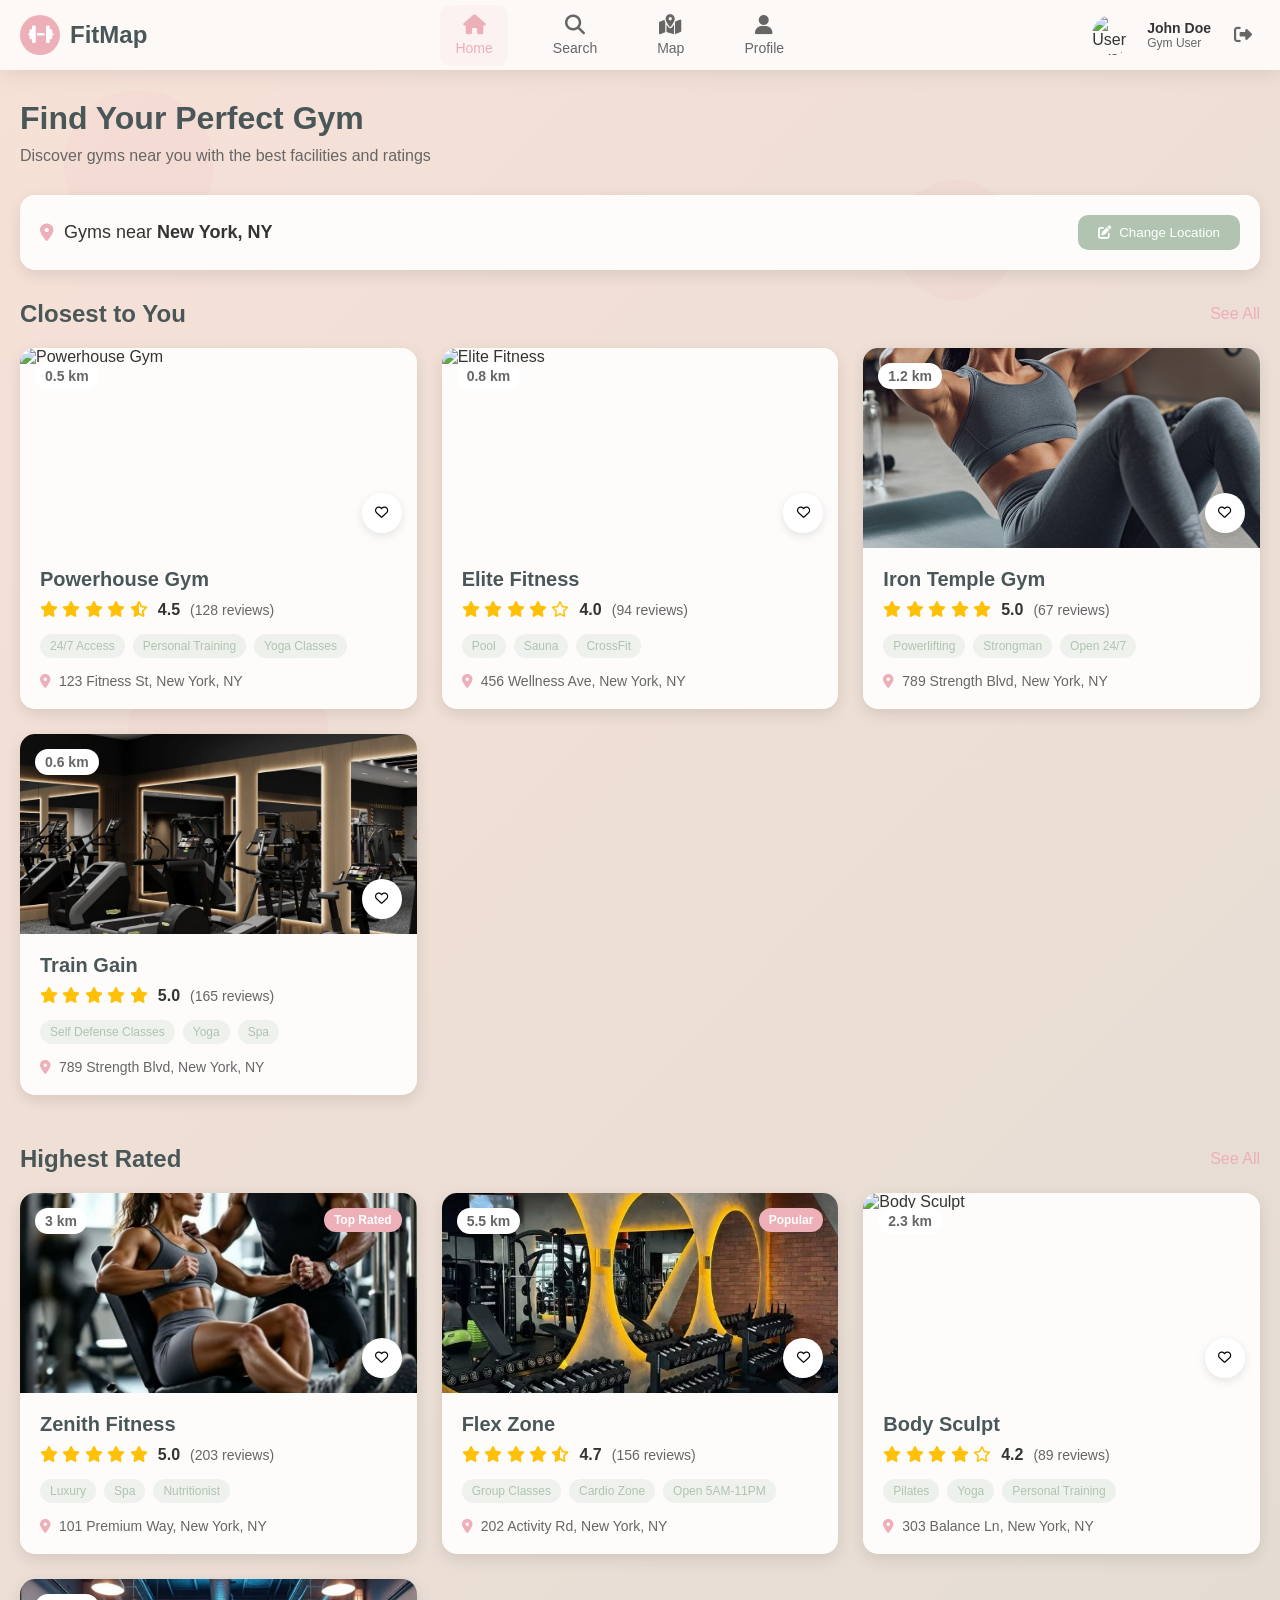
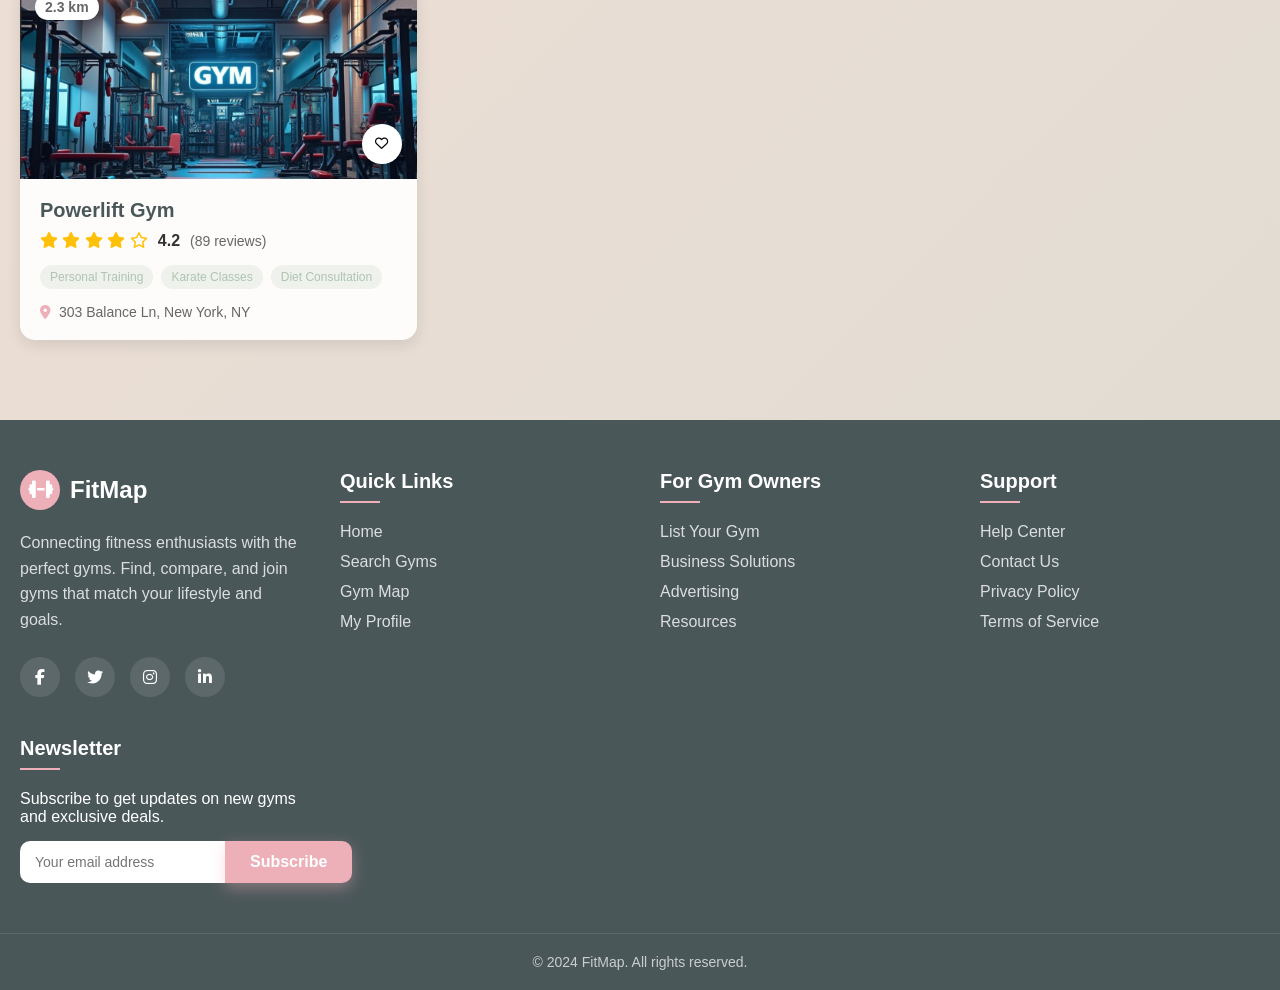
==== commit 1b9904ae: "Changed the dashboard path" ====
--- a/dashboard.html
+++ b/dashboard.html
@@ -5,7 +5,7 @@
     <meta name="viewport" content="width=device-width, initial-scale=1.0">
     <title>FitMap - Dashboard</title>
     <link rel="stylesheet" href="https://cdnjs.cloudflare.com/ajax/libs/font-awesome/6.4.0/css/all.min.css">
-    <link rel="stylesheet" href="styles/dashboard.css">
+    <link rel="stylesheet" href="/Styles/dashboard.css">
 </head>
 <body>
     <!-- Background Animation -->
--- a/Styles/dashboard.css
+++ b/Styles/dashboard.css
@@ -0,0 +1,1571 @@
+/* CSS Variables for Color Scheme */
+:root {
+    --cherry-blossom: #edafb8ff;
+    --powder-petal: #f7e1d7ff;
+    --dust-grey: #dedbd2ff;
+    --ash-grey: #b0c4b1ff;
+    --iron-grey: #4a5759ff;
+    --white: #ffffff;
+    --text-dark: #333333;
+    --text-light: #666666;
+    --shadow: rgba(0, 0, 0, 0.1);
+    --shadow-dark: rgba(0, 0, 0, 0.15);
+    --card-bg: rgba(255, 255, 255, 0.9);
+}
+
+/* Base Styles */
+* {
+    margin: 0;
+    padding: 0;
+    box-sizing: border-box;
+    font-family: 'Segoe UI', Tahoma, Geneva, Verdana, sans-serif;
+}
+
+body {
+    background: linear-gradient(135deg, var(--powder-petal) 0%, var(--dust-grey) 100%);
+    color: var(--text-dark);
+    min-height: 100vh;
+    overflow-x: hidden;
+}
+
+/* Background Animation */
+.bg-animation {
+    position: fixed;
+    top: 0;
+    left: 0;
+    width: 100%;
+    height: 100%;
+    z-index: -1;
+    overflow: hidden;
+}
+
+.floating-shape {
+    position: absolute;
+    border-radius: 50%;
+    background: rgba(237, 175, 184, 0.1);
+    animation: float 15s infinite ease-in-out;
+}
+
+.shape-1 {
+    width: 150px;
+    height: 150px;
+    top: 10%;
+    left: 5%;
+    animation-delay: 0s;
+}
+
+.shape-2 {
+    width: 100px;
+    height: 100px;
+    top: 60%;
+    left: 80%;
+    animation-delay: 2s;
+}
+
+.shape-3 {
+    width: 200px;
+    height: 200px;
+    top: 70%;
+    left: 10%;
+    animation-delay: 4s;
+}
+
+.shape-4 {
+    width: 120px;
+    height: 120px;
+    top: 20%;
+    left: 70%;
+    animation-delay: 6s;
+}
+
+@keyframes float {
+    0%, 100% {
+        transform: translateY(0) rotate(0deg);
+    }
+    50% {
+        transform: translateY(-20px) rotate(10deg);
+    }
+}
+
+/* Navigation Bar */
+.navbar {
+    position: fixed;
+    top: 0;
+    left: 0;
+    width: 100%;
+    background: rgba(255, 255, 255, 0.8);
+    backdrop-filter: blur(10px);
+    box-shadow: 0 2px 20px var(--shadow);
+    z-index: 1000;
+    transition: all 0.3s ease;
+}
+
+.nav-container {
+    max-width: 1400px;
+    margin: 0 auto;
+    padding: 0 20px;
+    display: flex;
+    align-items: center;
+    justify-content: space-between;
+    height: 70px;
+}
+
+.nav-logo {
+    display: flex;
+    align-items: center;
+}
+
+.logo-icon {
+    width: 40px;
+    height: 40px;
+    background: var(--cherry-blossom);
+    border-radius: 50%;
+    display: flex;
+    align-items: center;
+    justify-content: center;
+    margin-right: 10px;
+}
+
+.logo-icon i {
+    font-size: 20px;
+    color: var(--white);
+}
+
+.logo-text {
+    font-size: 24px;
+    font-weight: 700;
+    color: var(--iron-grey);
+}
+
+.nav-menu {
+    display: flex;
+    list-style: none;
+    gap: 30px;
+}
+
+.nav-link {
+    display: flex;
+    flex-direction: column;
+    align-items: center;
+    text-decoration: none;
+    color: var(--text-light);
+    font-weight: 500;
+    transition: all 0.3s ease;
+    padding: 10px 15px;
+    border-radius: 10px;
+}
+
+.nav-link i {
+    font-size: 20px;
+    margin-bottom: 5px;
+}
+
+.nav-link span {
+    font-size: 14px;
+}
+
+.nav-link:hover, .nav-link.active {
+    color: var(--cherry-blossom);
+    background: rgba(237, 175, 184, 0.1);
+}
+
+.nav-user {
+    display: flex;
+    align-items: center;
+    gap: 15px;
+}
+
+.user-avatar {
+    width: 40px;
+    height: 40px;
+    border-radius: 50%;
+    overflow: hidden;
+}
+
+.user-avatar img {
+    width: 100%;
+    height: 100%;
+    object-fit: cover;
+}
+
+.user-info {
+    display: flex;
+    flex-direction: column;
+}
+
+.user-name {
+    font-weight: 600;
+    font-size: 14px;
+}
+
+.user-type {
+    font-size: 12px;
+    color: var(--text-light);
+}
+
+.logout-btn {
+    background: none;
+    border: none;
+    color: var(--text-light);
+    font-size: 18px;
+    cursor: pointer;
+    padding: 8px;
+    border-radius: 50%;
+    transition: all 0.3s ease;
+}
+
+.logout-btn:hover {
+    background: rgba(237, 175, 184, 0.1);
+    color: var(--cherry-blossom);
+}
+
+.hamburger {
+    display: none;
+    flex-direction: column;
+    cursor: pointer;
+}
+
+.hamburger .bar {
+    width: 25px;
+    height: 3px;
+    background: var(--iron-grey);
+    margin: 3px 0;
+    transition: 0.3s;
+}
+
+/* Main Content */
+.main-content {
+    margin-top: 70px;
+    min-height: calc(100vh - 140px);
+    padding: 30px 20px;
+    max-width: 1400px;
+    margin-left: auto;
+    margin-right: auto;
+}
+
+.content-section {
+    display: none;
+    animation: fadeIn 0.5s ease;
+}
+
+.content-section.active {
+    display: block;
+}
+
+@keyframes fadeIn {
+    from {
+        opacity: 0;
+        transform: translateY(20px);
+    }
+    to {
+        opacity: 1;
+        transform: translateY(0);
+    }
+}
+
+.section-header {
+    margin-bottom: 30px;
+}
+
+.section-header h2 {
+    font-size: 32px;
+    color: var(--iron-grey);
+    margin-bottom: 10px;
+}
+
+.section-header p {
+    color: var(--text-light);
+    font-size: 16px;
+}
+
+/* Home Section */
+.location-header {
+    display: flex;
+    justify-content: space-between;
+    align-items: center;
+    margin-bottom: 30px;
+    padding: 20px;
+    background: var(--card-bg);
+    border-radius: 15px;
+    box-shadow: 0 5px 15px var(--shadow);
+}
+
+.location-info {
+    display: flex;
+    align-items: center;
+    gap: 10px;
+    font-size: 18px;
+}
+
+.location-info i {
+    color: var(--cherry-blossom);
+}
+
+.btn-change-location {
+    display: flex;
+    align-items: center;
+    gap: 8px;
+    background: var(--ash-grey);
+    color: var(--white);
+    border: none;
+    padding: 10px 20px;
+    border-radius: 10px;
+    font-weight: 500;
+    cursor: pointer;
+    transition: all 0.3s ease;
+}
+
+.btn-change-location:hover {
+    background: #9db89e;
+    transform: translateY(-2px);
+}
+
+.recommendations {
+    margin-bottom: 50px;
+}
+
+.section-title {
+    display: flex;
+    justify-content: space-between;
+    align-items: center;
+    margin-bottom: 20px;
+}
+
+.section-title h3 {
+    font-size: 24px;
+    color: var(--iron-grey);
+}
+
+.see-all {
+    color: var(--cherry-blossom);
+    text-decoration: none;
+    font-weight: 500;
+    transition: all 0.3s ease;
+}
+
+.see-all:hover {
+    text-decoration: underline;
+}
+
+.gym-cards {
+    display: grid;
+    grid-template-columns: repeat(auto-fill, minmax(300px, 1fr));
+    gap: 25px;
+}
+
+.gym-card {
+    background: var(--card-bg);
+    border-radius: 15px;
+    overflow: hidden;
+    box-shadow: 0 5px 15px var(--shadow);
+    transition: all 0.3s ease;
+    animation: fadeInUp 0.5s ease;
+}
+
+.gym-card:hover {
+    transform: translateY(-10px);
+    box-shadow: 0 15px 30px var(--shadow-dark);
+}
+
+@keyframes fadeInUp {
+    from {
+        opacity: 0;
+        transform: translateY(20px);
+    }
+    to {
+        opacity: 1;
+        transform: translateY(0);
+    }
+}
+
+.gym-image {
+    position: relative;
+    height: 200px;
+    overflow: hidden;
+}
+
+.gym-image img {
+    width: 100%;
+    height: 100%;
+    object-fit: cover;
+    transition: transform 0.5s ease;
+}
+
+.gym-card:hover .gym-image img {
+    transform: scale(1.05);
+}
+
+.gym-distance, .gym-badge {
+    position: absolute;
+    top: 15px;
+    padding: 5px 10px;
+    border-radius: 20px;
+    font-size: 12px;
+    font-weight: 600;
+}
+
+.gym-distance {
+    left: 15px;
+    background: var(--white);
+    color: var(--iron-grey);
+}
+
+.gym-badge {
+    right: 15px;
+    background: var(--cherry-blossom);
+    color: var(--white);
+}
+
+.favorite-btn {
+    position: absolute;
+    bottom: 15px;
+    right: 15px;
+    width: 40px;
+    height: 40px;
+    border-radius: 50%;
+    background: var(--white);
+    border: none;
+    display: flex;
+    align-items: center;
+    justify-content: center;
+    cursor: pointer;
+    transition: all 0.3s ease;
+    box-shadow: 0 3px 10px var(--shadow);
+}
+
+.favorite-btn:hover {
+    background: var(--cherry-blossom);
+    color: var(--white);
+}
+
+.gym-info {
+    padding: 20px;
+}
+
+.gym-name {
+    font-size: 20px;
+    margin-bottom: 10px;
+    color: var(--iron-grey);
+}
+
+.gym-rating {
+    display: flex;
+    align-items: center;
+    margin-bottom: 15px;
+    gap: 10px;
+}
+
+.stars {
+    color: #ffc107;
+}
+
+.rating-value {
+    font-weight: 600;
+}
+
+.review-count {
+    color: var(--text-light);
+    font-size: 14px;
+}
+
+.gym-features {
+    display: flex;
+    flex-wrap: wrap;
+    gap: 8px;
+    margin-bottom: 15px;
+}
+
+.feature-tag {
+    background: rgba(176, 196, 177, 0.2);
+    color: var(--ash-grey);
+    padding: 5px 10px;
+    border-radius: 20px;
+    font-size: 12px;
+    font-weight: 500;
+}
+
+.gym-address {
+    display: flex;
+    align-items: center;
+    gap: 8px;
+    color: var(--text-light);
+    font-size: 14px;
+}
+
+.gym-address i {
+    color: var(--cherry-blossom);
+}
+
+/* Search Section */
+.search-container {
+    background: var(--card-bg);
+    border-radius: 15px;
+    padding: 30px;
+    margin-bottom: 30px;
+    box-shadow: 0 5px 15px var(--shadow);
+}
+
+.search-bar {
+    display: flex;
+    gap: 15px;
+    margin-bottom: 25px;
+}
+
+.search-input {
+    flex: 1;
+    position: relative;
+}
+
+.search-input i {
+    position: absolute;
+    left: 15px;
+    top: 50%;
+    transform: translateY(-50%);
+    color: var(--text-light);
+}
+
+.search-input input {
+    width: 100%;
+    padding: 15px 15px 15px 45px;
+    border: 1px solid var(--dust-grey);
+    border-radius: 10px;
+    font-size: 16px;
+    transition: all 0.3s ease;
+}
+
+.search-input input:focus {
+    outline: none;
+    border-color: var(--cherry-blossom);
+    box-shadow: 0 0 0 3px rgba(237, 175, 184, 0.2);
+}
+
+.search-btn {
+    padding: 15px 30px;
+    white-space: nowrap;
+}
+
+.filters {
+    display: grid;
+    grid-template-columns: repeat(auto-fit, minmax(200px, 1fr));
+    gap: 20px;
+}
+
+.filter-group label {
+    display: block;
+    margin-bottom: 8px;
+    font-weight: 500;
+    color: var(--iron-grey);
+}
+
+.input-container {
+    position: relative;
+}
+
+.input-container i {
+    position: absolute;
+    left: 15px;
+    top: 50%;
+    transform: translateY(-50%);
+    color: var(--text-light);
+}
+
+.input-container input {
+    width: 100%;
+    padding: 12px 12px 12px 40px;
+    border: 1px solid var(--dust-grey);
+    border-radius: 10px;
+    font-size: 14px;
+    transition: all 0.3s ease;
+}
+
+.input-container input:focus {
+    outline: none;
+    border-color: var(--cherry-blossom);
+}
+
+.filter-select, .sort-select {
+    width: 100%;
+    padding: 12px 15px;
+    border: 1px solid var(--dust-grey);
+    border-radius: 10px;
+    font-size: 14px;
+    background: var(--white);
+    cursor: pointer;
+    transition: all 0.3s ease;
+}
+
+.filter-select:focus, .sort-select:focus {
+    outline: none;
+    border-color: var(--cherry-blossom);
+}
+
+.search-results {
+    background: var(--card-bg);
+    border-radius: 15px;
+    padding: 30px;
+    box-shadow: 0 5px 15px var(--shadow);
+}
+
+.results-header {
+    display: flex;
+    justify-content: space-between;
+    align-items: center;
+    margin-bottom: 25px;
+}
+
+.results-header h3 {
+    font-size: 20px;
+    color: var(--iron-grey);
+}
+
+.sort-options {
+    display: flex;
+    align-items: center;
+    gap: 10px;
+}
+
+.sort-options label {
+    font-size: 14px;
+    color: var(--text-light);
+}
+
+.results-grid {
+    display: grid;
+    grid-template-columns: repeat(auto-fill, minmax(300px, 1fr));
+    gap: 25px;
+    margin-bottom: 30px;
+}
+
+.load-more {
+    text-align: center;
+}
+
+/* Map Section */
+.map-container {
+    display: flex;
+    height: 600px;
+    border-radius: 15px;
+    overflow: hidden;
+    box-shadow: 0 5px 15px var(--shadow);
+}
+
+.map-sidebar {
+    width: 350px;
+    background: var(--card-bg);
+    padding: 20px;
+    display: flex;
+    flex-direction: column;
+}
+
+.map-search {
+    margin-bottom: 20px;
+}
+
+.gyms-list {
+    flex: 1;
+    overflow-y: auto;
+}
+
+.gym-list-item {
+    display: flex;
+    align-items: center;
+    gap: 15px;
+    padding: 15px;
+    border-radius: 10px;
+    margin-bottom: 10px;
+    transition: all 0.3s ease;
+    cursor: pointer;
+}
+
+.gym-list-item:hover, .gym-list-item.active {
+    background: rgba(237, 175, 184, 0.1);
+}
+
+.gym-marker {
+    width: 40px;
+    height: 40px;
+    background: var(--cherry-blossom);
+    border-radius: 50%;
+    display: flex;
+    align-items: center;
+    justify-content: center;
+    color: var(--white);
+}
+
+.gym-details {
+    flex: 1;
+}
+
+.gym-details h4 {
+    margin-bottom: 5px;
+    font-size: 16px;
+}
+
+.gym-distance {
+    font-size: 14px;
+    color: var(--text-light);
+}
+
+.btn-direction {
+    width: 40px;
+    height: 40px;
+    border-radius: 50%;
+    background: var(--ash-grey);
+    color: var(--white);
+    border: none;
+    display: flex;
+    align-items: center;
+    justify-content: center;
+    cursor: pointer;
+    transition: all 0.3s ease;
+}
+
+.btn-direction:hover {
+    background: #9db89e;
+    transform: scale(1.1);
+}
+
+.map-view {
+    flex: 1;
+    background: var(--dust-grey);
+    position: relative;
+}
+
+.map-placeholder {
+    width: 100%;
+    height: 100%;
+    position: relative;
+    overflow: hidden;
+}
+
+.map-mock {
+    width: 100%;
+    height: 100%;
+    background: linear-gradient(135deg, #a8c0a9 0%, #b0c4b1 100%);
+    position: relative;
+}
+
+.map-point {
+    position: absolute;
+    width: 40px;
+    height: 40px;
+    background: var(--cherry-blossom);
+    border-radius: 50%;
+    display: flex;
+    align-items: center;
+    justify-content: center;
+    color: var(--white);
+    transform: translate(-50%, -50%);
+    cursor: pointer;
+    z-index: 2;
+    transition: all 0.3s ease;
+}
+
+.map-point:hover {
+    transform: translate(-50%, -50%) scale(1.2);
+    z-index: 3;
+}
+
+.point-pulse {
+    position: absolute;
+    width: 100%;
+    height: 100%;
+    border-radius: 50%;
+    background: var(--cherry-blossom);
+    animation: pulse 2s infinite;
+    z-index: -1;
+}
+
+@keyframes pulse {
+    0% {
+        transform: scale(1);
+        opacity: 0.8;
+    }
+    70% {
+        transform: scale(2.5);
+        opacity: 0;
+    }
+    100% {
+        transform: scale(2.5);
+        opacity: 0;
+    }
+}
+
+.user-location {
+    position: absolute;
+    top: 50%;
+    left: 50%;
+    transform: translate(-50%, -50%);
+    z-index: 1;
+}
+
+.user-location i {
+    font-size: 20px;
+    color: #4a6fa5;
+}
+
+.location-pulse {
+    position: absolute;
+    top: 50%;
+    left: 50%;
+    transform: translate(-50%, -50%);
+    width: 40px;
+    height: 40px;
+    border-radius: 50%;
+    background: #4a6fa5;
+    animation: pulse 3s infinite;
+    z-index: -1;
+}
+
+.map-overlay {
+    position: absolute;
+    top: 0;
+    left: 0;
+    width: 100%;
+    height: 100%;
+    background: rgba(0, 0, 0, 0.7);
+    display: flex;
+    flex-direction: column;
+    align-items: center;
+    justify-content: center;
+    color: var(--white);
+    text-align: center;
+    padding: 20px;
+}
+
+.map-overlay p {
+    font-size: 24px;
+    margin-bottom: 10px;
+}
+
+.map-note {
+    font-size: 16px;
+    opacity: 0.8;
+}
+
+/* Profile Section */
+.profile-container {
+    display: flex;
+    gap: 30px;
+}
+
+.profile-sidebar {
+    width: 300px;
+    flex-shrink: 0;
+}
+
+.profile-card {
+    background: var(--card-bg);
+    border-radius: 15px;
+    padding: 30px;
+    text-align: center;
+    box-shadow: 0 5px 15px var(--shadow);
+    margin-bottom: 20px;
+}
+
+.profile-avatar {
+    position: relative;
+    width: 120px;
+    height: 120px;
+    margin: 0 auto 20px;
+}
+
+.profile-avatar img {
+    width: 100%;
+    height: 100%;
+    border-radius: 50%;
+    object-fit: cover;
+}
+
+.edit-avatar {
+    position: absolute;
+    bottom: 5px;
+    right: 5px;
+    width: 35px;
+    height: 35px;
+    border-radius: 50%;
+    background: var(--cherry-blossom);
+    color: var(--white);
+    border: none;
+    display: flex;
+    align-items: center;
+    justify-content: center;
+    cursor: pointer;
+    transition: all 0.3s ease;
+}
+
+.edit-avatar:hover {
+    background: #e89ca6;
+    transform: scale(1.1);
+}
+
+.profile-name {
+    font-size: 24px;
+    margin-bottom: 5px;
+    color: var(--iron-grey);
+}
+
+.profile-email {
+    color: var(--text-light);
+    margin-bottom: 15px;
+}
+
+.profile-badge {
+    display: inline-block;
+    background: var(--ash-grey);
+    color: var(--white);
+    padding: 5px 15px;
+    border-radius: 20px;
+    font-size: 14px;
+    font-weight: 500;
+}
+
+.profile-stats {
+    display: flex;
+    background: var(--card-bg);
+    border-radius: 15px;
+    padding: 20px;
+    box-shadow: 0 5px 15px var(--shadow);
+    margin-bottom: 20px;
+}
+
+.stat-item {
+    flex: 1;
+    text-align: center;
+}
+
+.stat-value {
+    font-size: 24px;
+    font-weight: 700;
+    color: var(--cherry-blossom);
+    margin-bottom: 5px;
+}
+
+.stat-label {
+    font-size: 14px;
+    color: var(--text-light);
+}
+
+.profile-menu {
+    background: var(--card-bg);
+    border-radius: 15px;
+    padding: 20px;
+    box-shadow: 0 5px 15px var(--shadow);
+}
+
+.menu-item {
+    display: flex;
+    align-items: center;
+    gap: 15px;
+    padding: 15px;
+    border-radius: 10px;
+    text-decoration: none;
+    color: var(--text-light);
+    transition: all 0.3s ease;
+    margin-bottom: 10px;
+}
+
+.menu-item:last-child {
+    margin-bottom: 0;
+}
+
+.menu-item i {
+    font-size: 18px;
+    width: 20px;
+    text-align: center;
+}
+
+.menu-item:hover, .menu-item.active {
+    background: rgba(237, 175, 184, 0.1);
+    color: var(--cherry-blossom);
+}
+
+.profile-content {
+    flex: 1;
+    background: var(--card-bg);
+    border-radius: 15px;
+    padding: 30px;
+    box-shadow: 0 5px 15px var(--shadow);
+}
+
+.profile-tab {
+    display: none;
+}
+
+.profile-tab.active {
+    display: block;
+    animation: fadeIn 0.5s ease;
+}
+
+.profile-tab h3 {
+    font-size: 24px;
+    margin-bottom: 25px;
+    color: var(--iron-grey);
+    padding-bottom: 15px;
+    border-bottom: 1px solid var(--dust-grey);
+}
+
+.profile-form {
+    max-width: 600px;
+}
+
+.form-row {
+    display: flex;
+    gap: 20px;
+}
+
+.form-row .form-group {
+    flex: 1;
+}
+
+.form-group {
+    margin-bottom: 20px;
+}
+
+.form-group label {
+    display: block;
+    margin-bottom: 8px;
+    font-weight: 500;
+    color: var(--iron-grey);
+}
+
+.form-group input, .form-group select, .form-group textarea {
+    width: 100%;
+    padding: 12px 15px;
+    border: 1px solid var(--dust-grey);
+    border-radius: 10px;
+    font-size: 16px;
+    transition: all 0.3s ease;
+    background: var(--white);
+}
+
+.form-group input:focus, .form-group select:focus, .form-group textarea:focus {
+    outline: none;
+    border-color: var(--cherry-blossom);
+    box-shadow: 0 0 0 3px rgba(237, 175, 184, 0.2);
+}
+
+.form-group textarea {
+    resize: vertical;
+    min-height: 100px;
+}
+
+.checkbox-group {
+    display: flex;
+    flex-direction: column;
+    gap: 12px;
+}
+
+.checkbox-container {
+    display: flex;
+    align-items: center;
+    cursor: pointer;
+    font-size: 16px;
+}
+
+.checkbox-container input {
+    display: none;
+}
+
+.checkmark {
+    width: 20px;
+    height: 20px;
+    border: 1px solid var(--dust-grey);
+    border-radius: 4px;
+    margin-right: 10px;
+    display: flex;
+    align-items: center;
+    justify-content: center;
+    transition: all 0.3s ease;
+}
+
+.checkbox-container input:checked + .checkmark {
+    background: var(--cherry-blossom);
+    border-color: var(--cherry-blossom);
+}
+
+.checkbox-container input:checked + .checkmark:after {
+    content: "✓";
+    color: white;
+    font-size: 14px;
+}
+
+.form-actions {
+    display: flex;
+    gap: 15px;
+    margin-top: 30px;
+}
+
+.membership-card {
+    border: 1px solid var(--dust-grey);
+    border-radius: 15px;
+    padding: 25px;
+    max-width: 500px;
+}
+
+.membership-header {
+    display: flex;
+    justify-content: space-between;
+    align-items: center;
+    margin-bottom: 20px;
+    padding-bottom: 15px;
+    border-bottom: 1px solid var(--dust-grey);
+}
+
+.membership-header h4 {
+    font-size: 20px;
+    color: var(--iron-grey);
+}
+
+.membership-badge {
+    background: var(--ash-grey);
+    color: var(--white);
+    padding: 5px 15px;
+    border-radius: 20px;
+    font-size: 14px;
+    font-weight: 500;
+}
+
+.membership-badge.active {
+    background: var(--cherry-blossom);
+}
+
+.membership-details {
+    margin-bottom: 25px;
+}
+
+.detail-item {
+    display: flex;
+    justify-content: space-between;
+    margin-bottom: 10px;
+}
+
+.detail-label {
+    color: var(--text-light);
+}
+
+.detail-value {
+    font-weight: 500;
+}
+
+.membership-features {
+    margin-bottom: 25px;
+}
+
+.membership-features h5 {
+    margin-bottom: 15px;
+    font-size: 18px;
+    color: var(--iron-grey);
+}
+
+.membership-features ul {
+    list-style: none;
+}
+
+.membership-features li {
+    display: flex;
+    align-items: center;
+    gap: 10px;
+    margin-bottom: 10px;
+}
+
+.membership-features i {
+    color: var(--cherry-blossom);
+}
+
+.membership-actions {
+    display: flex;
+    gap: 15px;
+}
+
+.security-options {
+    margin-top: 40px;
+}
+
+.security-options h4 {
+    font-size: 20px;
+    margin-bottom: 20px;
+    color: var(--iron-grey);
+    padding-bottom: 15px;
+    border-bottom: 1px solid var(--dust-grey);
+}
+
+.privacy-option {
+    display: flex;
+    justify-content: space-between;
+    align-items: center;
+    padding: 20px 0;
+    border-bottom: 1px solid var(--dust-grey);
+}
+
+.privacy-option:last-child {
+    border-bottom: none;
+}
+
+.error {
+    color: red;
+    font-size: 10px;
+}
+
+.option-info h5 {
+    font-size: 16px;
+    margin-bottom: 5px;
+    color: var(--iron-grey);
+}
+
+.option-info p {
+    font-size: 14px;
+    color: var(--text-light);
+}
+
+.toggle-switch {
+    position: relative;
+    display: inline-block;
+    width: 50px;
+    height: 24px;
+}
+
+.toggle-switch input {
+    opacity: 0;
+    width: 0;
+    height: 0;
+}
+
+.slider {
+    position: absolute;
+    cursor: pointer;
+    top: 0;
+    left: 0;
+    right: 0;
+    bottom: 0;
+    background-color: var(--dust-grey);
+    transition: .4s;
+    border-radius: 24px;
+}
+
+.slider:before {
+    position: absolute;
+    content: "";
+    height: 16px;
+    width: 16px;
+    left: 4px;
+    bottom: 4px;
+    background-color: white;
+    transition: .4s;
+    border-radius: 50%;
+}
+
+input:checked + .slider {
+    background-color: var(--cherry-blossom);
+}
+
+input:checked + .slider:before {
+    transform: translateX(26px);
+}
+
+/* Buttons */
+.btn-primary, .btn-secondary {
+    padding: 12px 25px;
+    border: none;
+    border-radius: 10px;
+    font-size: 16px;
+    font-weight: 600;
+    cursor: pointer;
+    transition: all 0.3s ease;
+}
+
+.btn-primary {
+    background: var(--cherry-blossom);
+    color: var(--white);
+    box-shadow: 0 5px 15px rgba(237, 175, 184, 0.4);
+}
+
+.btn-primary:hover {
+    background: #e89ca6;
+    transform: translateY(-2px);
+    box-shadow: 0 8px 20px rgba(237, 175, 184, 0.5);
+}
+
+.btn-secondary {
+    background: var(--dust-grey);
+    color: var(--iron-grey);
+}
+
+.btn-secondary:hover {
+    background: #d1c9bd;
+    transform: translateY(-2px);
+}
+
+/* Footer */
+.footer {
+    background: var(--iron-grey);
+    color: var(--white);
+    padding: 50px 0 20px;
+}
+
+.footer-container {
+    max-width: 1400px;
+    margin: 0 auto;
+    padding: 0 20px;
+    display: grid;
+    grid-template-columns: repeat(auto-fit, minmax(250px, 1fr));
+    gap: 40px;
+}
+
+.footer-logo {
+    display: flex;
+    align-items: center;
+    margin-bottom: 20px;
+}
+
+.footer-logo .logo-icon {
+    width: 40px;
+    height: 40px;
+    margin-right: 10px;
+}
+
+.footer-logo .logo-text {
+    color: var(--white);
+}
+
+.footer-description {
+    margin-bottom: 25px;
+    line-height: 1.6;
+    opacity: 0.8;
+}
+
+.social-links {
+    display: flex;
+    gap: 15px;
+}
+
+.social-links a {
+    width: 40px;
+    height: 40px;
+    border-radius: 50%;
+    background: rgba(255, 255, 255, 0.1);
+    display: flex;
+    align-items: center;
+    justify-content: center;
+    color: var(--white);
+    text-decoration: none;
+    transition: all 0.3s ease;
+}
+
+.social-links a:hover {
+    background: var(--cherry-blossom);
+    transform: translateY(-3px);
+}
+
+.footer-section h3 {
+    font-size: 20px;
+    margin-bottom: 20px;
+    position: relative;
+    padding-bottom: 10px;
+}
+
+.footer-section h3::after {
+    content: '';
+    position: absolute;
+    left: 0;
+    bottom: 0;
+    width: 40px;
+    height: 2px;
+    background: var(--cherry-blossom);
+}
+
+.footer-links {
+    list-style: none;
+}
+
+.footer-links li {
+    margin-bottom: 12px;
+}
+
+.footer-links a {
+    color: rgba(255, 255, 255, 0.8);
+    text-decoration: none;
+    transition: all 0.3s ease;
+}
+
+.footer-links a:hover {
+    color: var(--cherry-blossom);
+    padding-left: 5px;
+}
+
+.newsletter-form {
+    display: flex;
+    margin-top: 15px;
+}
+
+.newsletter-form input {
+    flex: 1;
+    padding: 12px 15px;
+    border: none;
+    border-radius: 10px 0 0 10px;
+    font-size: 14px;
+}
+
+.newsletter-form button {
+    border-radius: 0 10px 10px 0;
+    white-space: nowrap;
+}
+
+.footer-bottom {
+    max-width: 1400px;
+    margin: 0 auto;
+    padding: 20px 20px 0;
+    text-align: center;
+    border-top: 1px solid rgba(255, 255, 255, 0.1);
+    margin-top: 50px;
+}
+
+.footer-bottom p {
+    opacity: 0.7;
+    font-size: 14px;
+}
+
+/* Responsive Design */
+@media (max-width: 1200px) {
+    .profile-container {
+        flex-direction: column;
+    }
+    
+    .profile-sidebar {
+        width: 100%;
+    }
+    
+    .map-container {
+        flex-direction: column;
+        height: auto;
+    }
+    
+    .map-sidebar {
+        width: 100%;
+        height: 300px;
+    }
+    
+    .map-view {
+        height: 400px;
+    }
+}
+
+@media (max-width: 992px) {
+    .nav-menu {
+        position: fixed;
+        left: -100%;
+        top: 70px;
+        flex-direction: column;
+        background: rgba(255, 255, 255, 0.95);
+        backdrop-filter: blur(10px);
+        width: 100%;
+        text-align: center;
+        transition: 0.3s;
+        box-shadow: 0 10px 27px rgba(0, 0, 0, 0.05);
+        padding: 20px 0;
+        z-index: 999;
+    }
+    
+    .nav-menu.active {
+        left: 0;
+    }
+    
+    .nav-item {
+        margin: 15px 0;
+    }
+    
+    .hamburger {
+        display: flex;
+    }
+    
+    .hamburger.active .bar:nth-child(2) {
+        opacity: 0;
+    }
+    
+    .hamburger.active .bar:nth-child(1) {
+        transform: translateY(8px) rotate(45deg);
+    }
+    
+    .hamburger.active .bar:nth-child(3) {
+        transform: translateY(-8px) rotate(-45deg);
+    }
+    
+    .nav-user .user-info {
+        display: none;
+    }
+    
+    .form-row {
+        flex-direction: column;
+        gap: 0;
+    }
+}
+
+@media (max-width: 768px) {
+    .main-content {
+        padding: 20px 15px;
+    }
+    
+    .location-header {
+        flex-direction: column;
+        gap: 15px;
+        align-items: flex-start;
+    }
+    
+    .search-bar {
+        flex-direction: column;
+    }
+    
+    .filters {
+        grid-template-columns: 1fr;
+    }
+    
+    .results-header {
+        flex-direction: column;
+        align-items: flex-start;
+        gap: 15px;
+    }
+    
+    .gym-cards {
+        grid-template-columns: 1fr;
+    }
+    
+    .footer-container {
+        grid-template-columns: 1fr;
+        gap: 30px;
+    }
+}
+
+@media (max-width: 576px) {
+    .section-header h2 {
+        font-size: 24px;
+    }
+    
+    .gym-card {
+        margin-bottom: 20px;
+    }
+    
+    .profile-card, .profile-stats, .profile-menu, .profile-content {
+        padding: 20px;
+    }
+    
+    .form-actions {
+        flex-direction: column;
+    }
+    
+    .membership-actions {
+        flex-direction: column;
+    }
+    
+    .newsletter-form {
+        flex-direction: column;
+    }
+    
+    .newsletter-form input {
+        border-radius: 10px;
+        margin-bottom: 10px;
+    }
+    
+    .newsletter-form button {
+        border-radius: 10px;
+    }
+}
